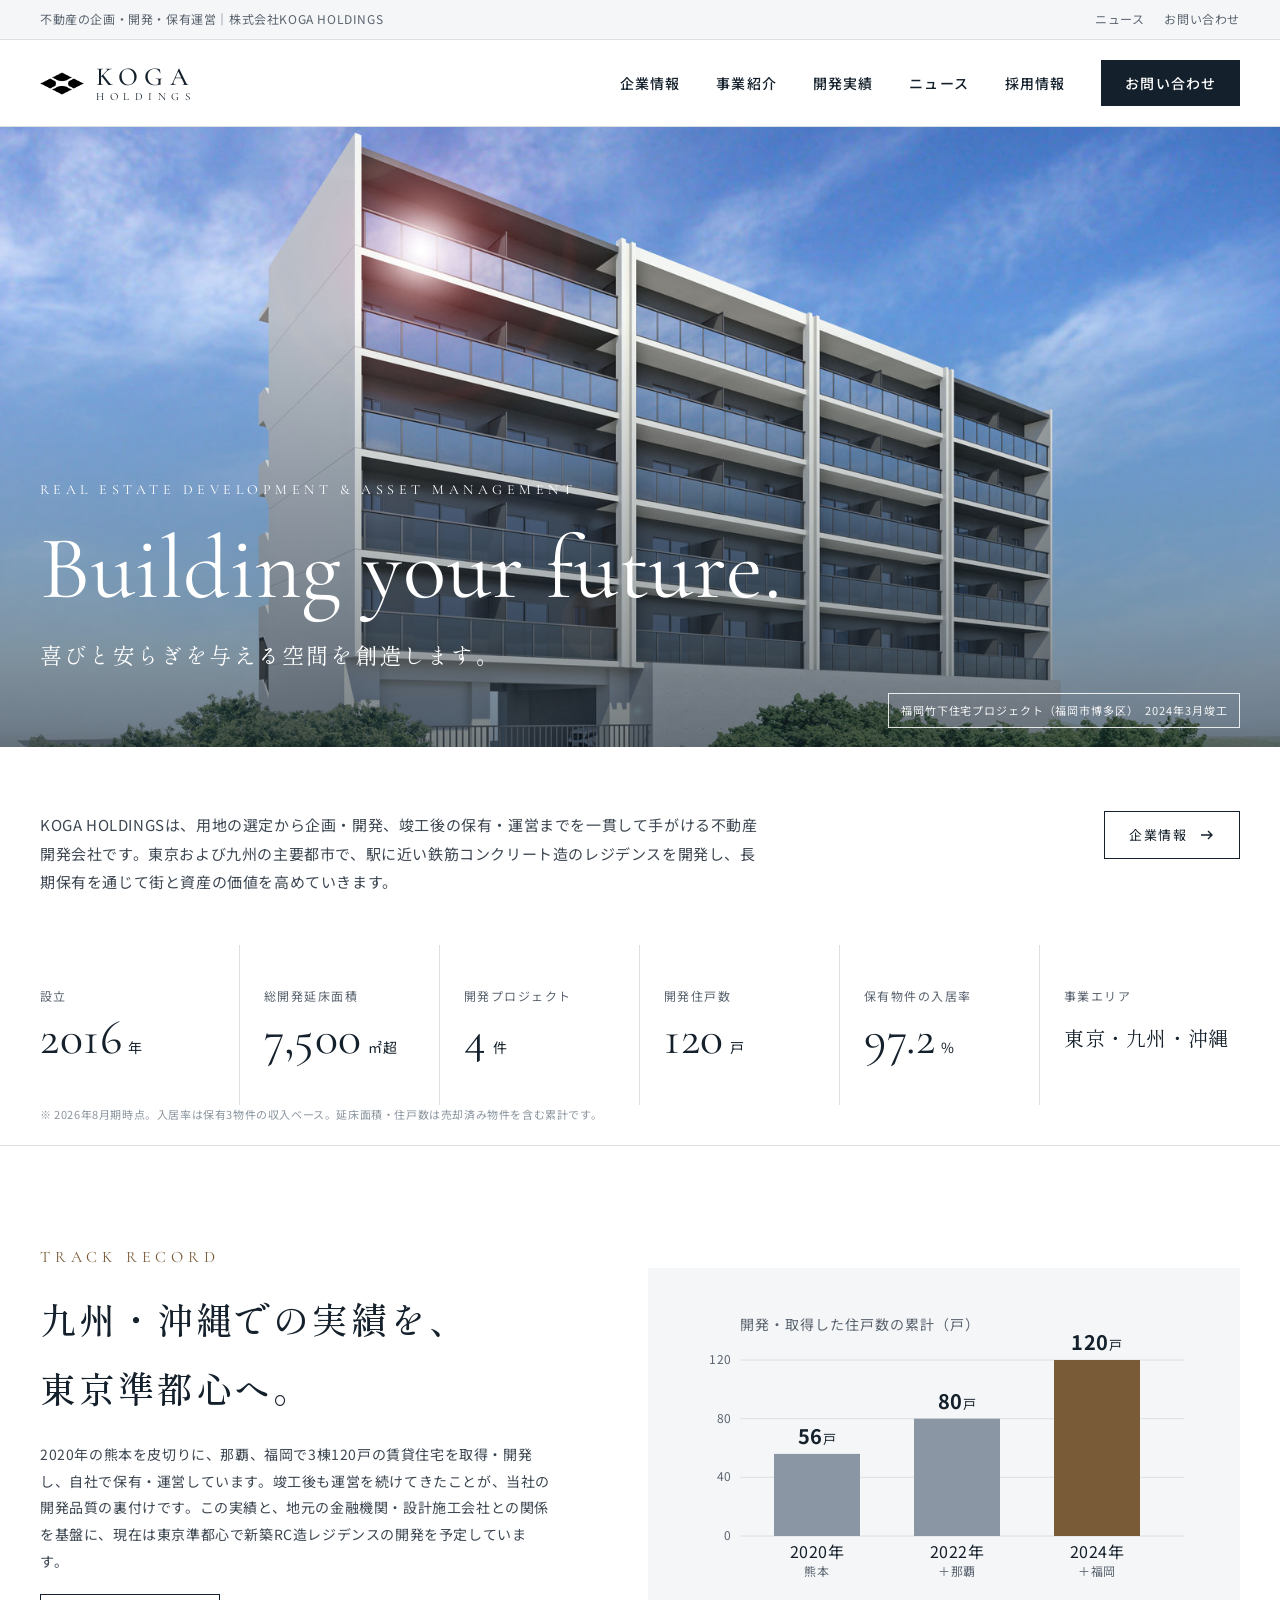
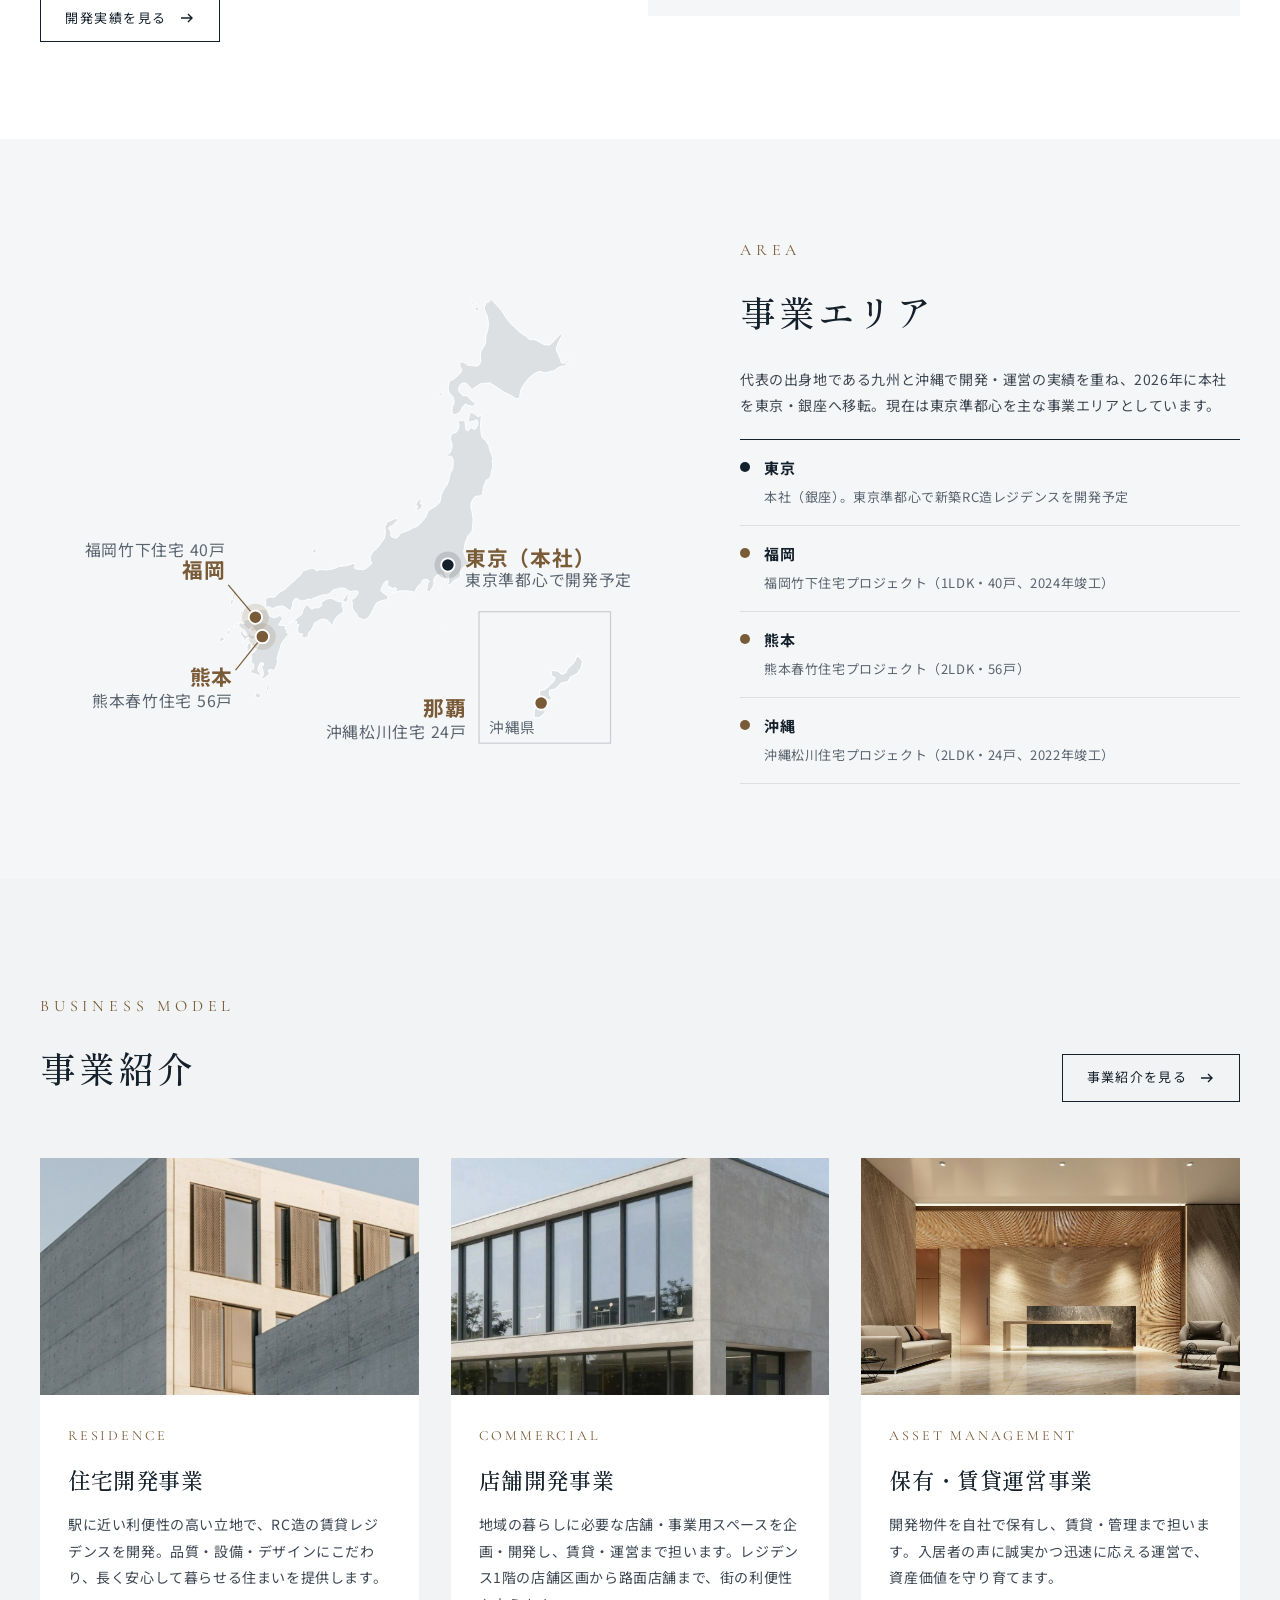
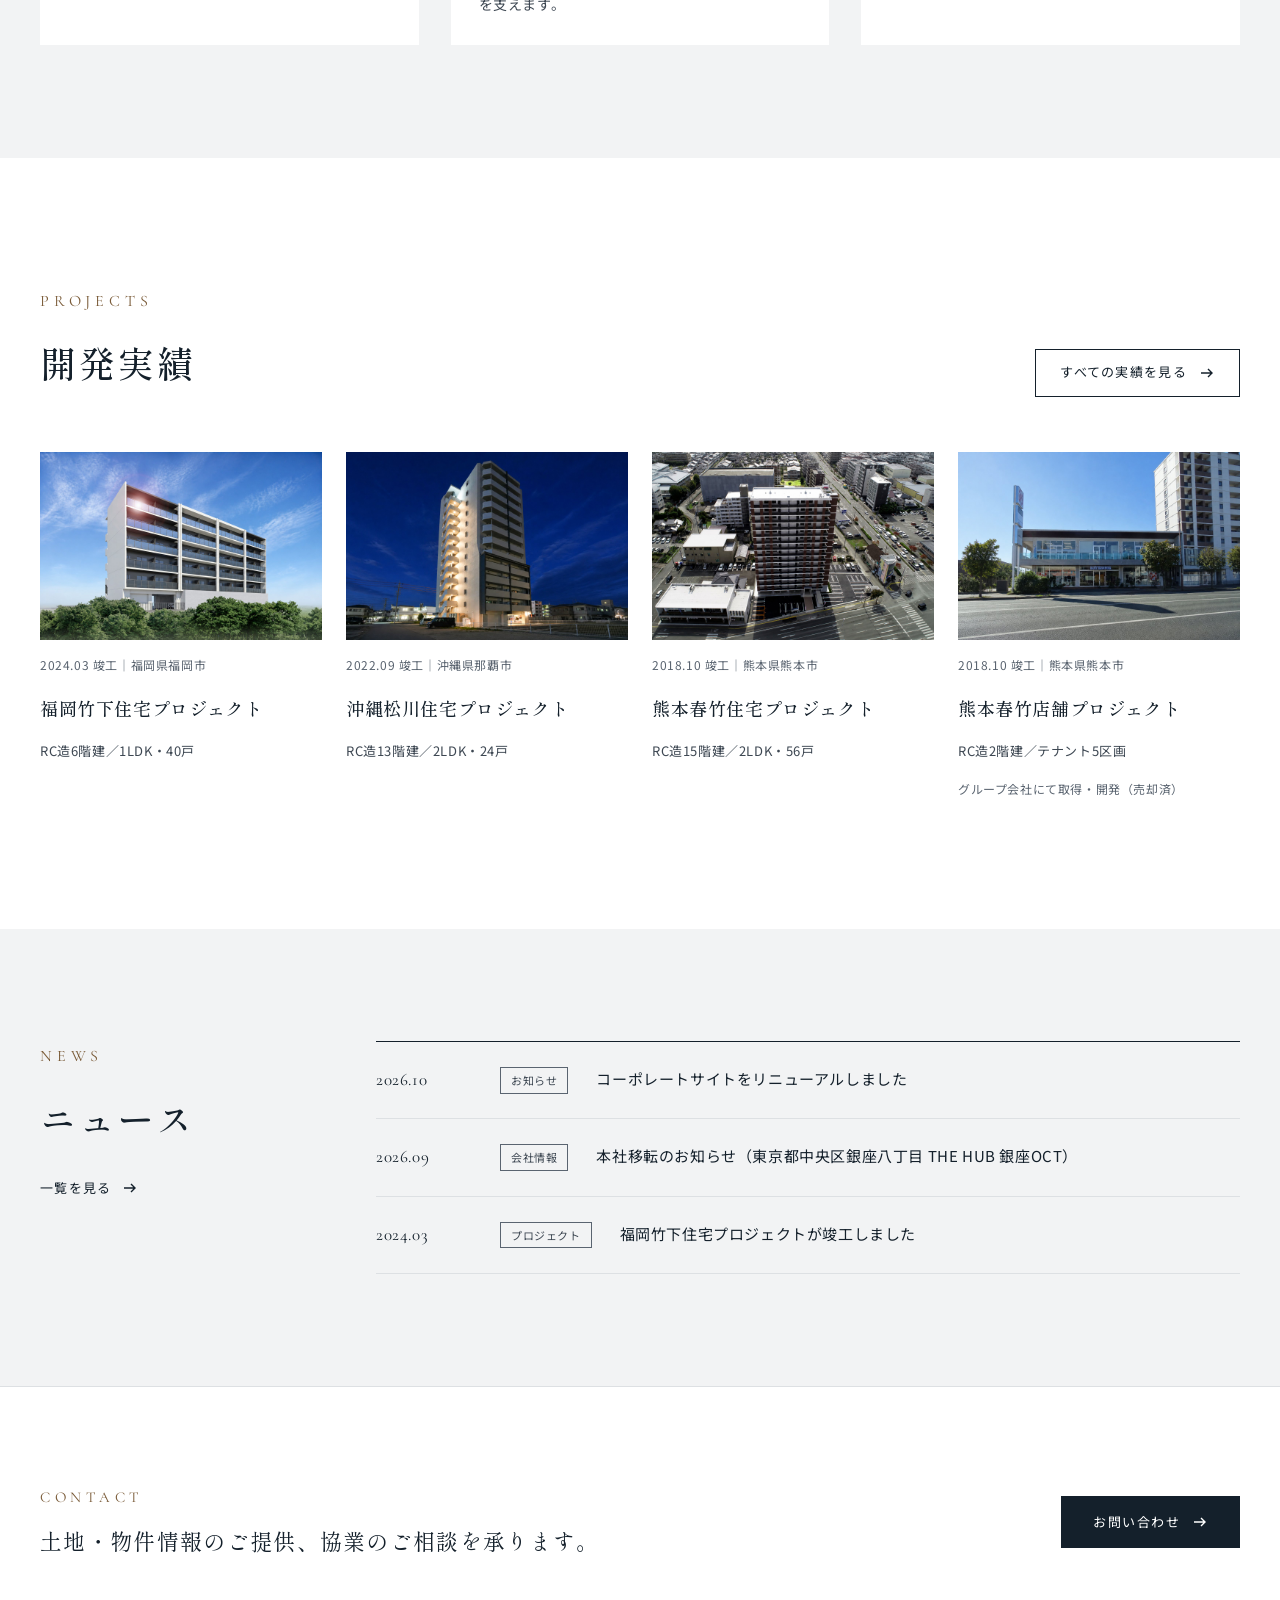
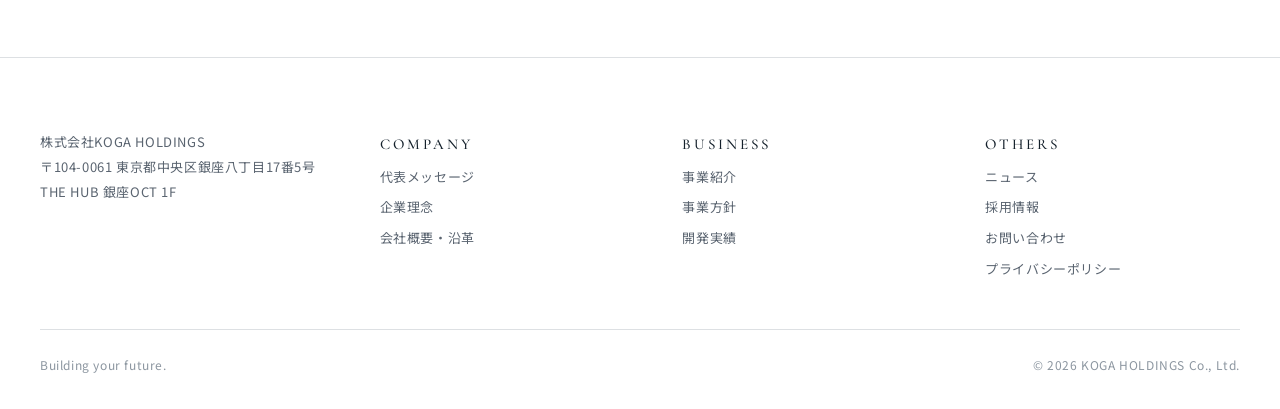
==== index.html @ 316c1cfc "index: メイン写真キャプションをスマホで中央寄せ Co-Authored-By: Claude Fable 5.1 <noreply@anthropic.com> Claude-Session:" ====
<!doctype html>
<html lang="ja">
<head>
<meta charset="utf-8">
<meta name="viewport" content="width=device-width, initial-scale=1">
<title>株式会社KOGA HOLDINGS｜不動産の企画・開発・保有運営</title>
<meta name="description" content="株式会社KOGA HOLDINGSは、用地の選定から企画・開発、竣工後の保有・運営までを一貫して手がける不動産開発会社です。Building your future. 喜びと安らぎを与える空間を創造します。">
<meta property="og:site_name" content="株式会社KOGA HOLDINGS">
<meta property="og:title" content="株式会社KOGA HOLDINGS｜不動産の企画・開発・保有運営">
<meta property="og:description" content="株式会社KOGA HOLDINGSは、用地の選定から企画・開発、竣工後の保有・運営までを一貫して手がける不動産開発会社です。Building your future. 喜びと安らぎを与える空間を創造します。">
<meta property="og:type" content="website">
<meta property="og:image" content="https://www.kogahd.jp/images/takeshita-hero.jpg">
<link rel="icon" href="images/logo.png" type="image/png">
<link rel="preconnect" href="https://fonts.googleapis.com">
<link rel="preconnect" href="https://fonts.gstatic.com" crossorigin>
<link href="https://fonts.googleapis.com/css2?family=Cormorant+Garamond:wght@400;500&family=Shippori+Mincho:wght@500;600&family=Noto+Sans+JP:wght@400;500;700&display=swap" rel="stylesheet">
<link rel="stylesheet" href="style.css">
<script src="site.js"></script>
</head>
<body>
<div style="width: 100%; background: #FFFFFF; color: #14202B; font-family: 'Noto Sans JP', system-ui, sans-serif; font-size: 15px; line-height: 1.9; letter-spacing: 0.04em">
<div class="topbar" style="background: #F5F6F7; color: #5A6470; border-bottom: 1px solid #DDE0E3; font-size: 12px">
<div style="max-width: 1280px; margin: 0 auto; padding: 8px 40px; display: flex; flex-wrap: wrap; justify-content: space-between; gap: 8px 24px">
<span>不動産の企画・開発・保有運営｜株式会社KOGA HOLDINGS</span>
<div style="display: flex; gap: 20px">
<a href="#news" style="color: #5A6470">ニュース</a>
<a href="contact.html" style="color: #5A6470">お問い合わせ</a>
</div>
</div>
</div>
<header style="background: #FFFFFF; border-bottom: 1px solid #DDE0E3">
<div style="max-width: 1280px; margin: 0 auto; padding: 20px 40px; display: flex; flex-wrap: wrap; align-items: center; justify-content: space-between; gap: 16px 40px">
<a href="index.html" style="display: flex; align-items: center; line-height: 1.1">
<img src="images/logo.png" alt="" aria-hidden="true" style="width: 44px; height: 23px; display: block; margin-right: 12px"><span style="display: flex; flex-direction: column">
<span style="font-family: 'Cormorant Garamond', serif; font-size: 26px; letter-spacing: 0.24em; font-weight: 500">KOGA</span>
<span style="font-family: 'Cormorant Garamond', serif; font-size: 11px; letter-spacing: 0.5em">HOLDINGS</span>
</span>
</a>
<button class="nav-toggle" type="button" aria-label="メニューを開く" aria-expanded="false"><span></span><span></span><span></span></button>
<nav class="site-nav" aria-label="メインメニュー" style="display: flex; flex-wrap: wrap; align-items: center; gap: 4px 36px; font-size: 14px; font-weight: 500; letter-spacing: 0.08em">
<a href="company.html" style="padding: 10px 0">企業情報</a>
<a href="business.html" style="padding: 10px 0">事業紹介</a>
<a href="projects.html" style="padding: 10px 0">開発実績</a>
<a href="news.html" style="padding: 10px 0">ニュース</a>
<a href="recruit.html" style="padding: 10px 0">採用情報</a>
<a href="contact.html" style="padding: 10px 24px; background: #14202B; color: #FFFFFF">お問い合わせ</a>
</nav>
</div>
</header>
<section style="position: relative; background: #14202B; min-height: 620px; display: flex; align-items: flex-end; overflow: hidden">
<img src="images/takeshita-hero.jpg" alt="福岡竹下住宅プロジェクト 外観" style="position: absolute; inset: 0; width: 100%; height: 100%; object-fit: cover; display: block">
<div style="position: relative; width: 100%; background: linear-gradient(to top, rgba(20,32,43,0.55), rgba(20,32,43,0))">
<div style="max-width: 1280px; margin: 0 auto; padding: 160px 40px 72px; display: flex; flex-direction: column; gap: 20px; color: #FFFFFF">
<p style="margin: 0; font-family: 'Cormorant Garamond', serif; font-size: 14px; letter-spacing: 0.32em">REAL ESTATE DEVELOPMENT &amp; ASSET MANAGEMENT</p>
<h1 style="margin: 0; font-family: 'Cormorant Garamond', serif; font-weight: 400; font-size: clamp(48px, 7vw, 96px); line-height: 1.0">Building your future.</h1>
<p style="margin: 0; font-family: 'Shippori Mincho', serif; font-size: clamp(16px, 1.8vw, 22px); letter-spacing: 0.1em">喜びと安らぎを与える空間を創造します。</p>
</div>
<p class="hero-cap" style="position: absolute; right: 40px; bottom: 20px; margin: 0; padding: 6px 12px; border: 1px solid rgba(255,255,255,0.85); font-size: 11px; letter-spacing: 0.08em; color: rgba(255,255,255,0.92); white-space: nowrap">福岡竹下住宅プロジェクト（福岡市博多区）　2024年3月竣工</p>
</div>
</section>
<section style="background: #FFFFFF">
<div style="max-width: 1280px; margin: 0 auto; padding: 64px 40px 0; display: flex; flex-wrap: wrap; justify-content: space-between; align-items: flex-start; gap: 24px 48px">
<p style="margin: 0; flex: 999 1 560px; min-width: 0; max-width: 720px; font-size: 15px; color: #3D4752">KOGA HOLDINGSは、用地の選定から企画・開発、竣工後の保有・運営までを一貫して手がける不動産開発会社です。東京および九州の主要都市で、駅に近い鉄筋コンクリート造のレジデンスを開発し、長期保有を通じて街と資産の価値を高めていきます。</p>
<a href="company.html" style="display: inline-flex; align-items: center; gap: 12px; min-height: 48px; padding: 0 24px; border: 1px solid #14202B; font-size: 13px; letter-spacing: 0.12em">企業情報
<svg aria-hidden="true" width="16" height="16" viewBox="0 0 16 16" fill="none" stroke="currentColor" stroke-width="1.4"><path d="M2 8h11M9 4l4 4-4 4"></path></svg></a>
</div>
</section>
<section style="background: #FFFFFF; border-bottom: 1px solid #DDE0E3; margin-top: 48px">
<div class="kpi" style="max-width: 1280px; margin: 0 auto; padding: 0 40px; display: grid; grid-template-columns: repeat(auto-fit, minmax(200px, 1fr))">
<div style="padding: 40px 24px 40px 0; border-right: 1px solid #DDE0E3; display: flex; flex-direction: column; gap: 4px">
<span style="font-size: 12px; color: #5A6470; letter-spacing: 0.12em">設立</span>
<span style="font-family: 'Cormorant Garamond', serif; font-size: 48px; line-height: 1.1">2016<span style="font-family: 'Noto Sans JP', sans-serif; font-size: 14px; margin-left: 6px">年</span></span>
</div>
<div style="padding: 40px 24px; border-right: 1px solid #DDE0E3; display: flex; flex-direction: column; gap: 4px">
<span style="font-size: 12px; color: #5A6470; letter-spacing: 0.12em">総開発延床面積</span>
<span style="font-family: 'Cormorant Garamond', serif; font-size: 48px; line-height: 1.1">7,500<span style="font-family: 'Noto Sans JP', sans-serif; font-size: 14px; margin-left: 6px">㎡超</span></span>
</div>
<div style="padding: 40px 24px; border-right: 1px solid #DDE0E3; display: flex; flex-direction: column; gap: 4px">
<span style="font-size: 12px; color: #5A6470; letter-spacing: 0.12em">開発プロジェクト</span>
<span style="font-family: 'Cormorant Garamond', serif; font-size: 48px; line-height: 1.1">4<span style="font-family: 'Noto Sans JP', sans-serif; font-size: 14px; margin-left: 6px">件</span></span>
</div>
<div style="padding: 40px 24px; border-right: 1px solid #DDE0E3; display: flex; flex-direction: column; gap: 4px">
<span style="font-size: 12px; color: #5A6470; letter-spacing: 0.12em">開発住戸数</span>
<span style="font-family: 'Cormorant Garamond', serif; font-size: 48px; line-height: 1.1">120<span style="font-family: 'Noto Sans JP', sans-serif; font-size: 14px; margin-left: 6px">戸</span></span>
</div>
<div style="padding: 40px 24px; border-right: 1px solid #DDE0E3; display: flex; flex-direction: column; gap: 4px">
<span style="font-size: 12px; color: #5A6470; letter-spacing: 0.12em">保有物件の入居率</span>
<span style="font-family: 'Cormorant Garamond', serif; font-size: 48px; line-height: 1.1">97.2<span style="font-family: 'Noto Sans JP', sans-serif; font-size: 14px; margin-left: 6px">%</span></span>
</div>
<div style="padding: 40px 24px; display: flex; flex-direction: column; gap: 4px">
<span style="font-size: 12px; color: #5A6470; letter-spacing: 0.12em">事業エリア</span>
<span style="font-family: 'Shippori Mincho', serif; font-size: 20px; line-height: 2.6; white-space: nowrap">東京・九州・沖縄</span>
</div>
</div>
<p style="max-width: 1280px; margin: 0 auto; padding: 0 40px 20px; font-size: 11px; color: #8C96A0">※ 2026年8月期時点。入居率は保有3物件の収入ベース。延床面積・住戸数は売却済み物件を含む累計です。</p>
</section>
<section class="sec-tight" style="padding: 96px 40px; background: #FFFFFF">
<div style="max-width: 1200px; margin: 0 auto; display: flex; flex-wrap: wrap; gap: 48px 96px; align-items: center">
<div style="flex: 1 1 320px; min-width: 0; display: flex; flex-direction: column; gap: 20px">
<div>
<p style="margin: 0 0 12px; font-family: 'Cormorant Garamond', serif; font-size: 16px; letter-spacing: 0.3em; color: #7A5B38">TRACK RECORD</p>
<h2 style="margin: 0; font-family: 'Shippori Mincho', serif; font-weight: 500; font-size: clamp(26px, 3vw, 36px); letter-spacing: 0.08em">九州・沖縄での実績を、<br>東京準都心へ。</h2>
</div>
<p style="margin: 0; font-size: 14px; color: #3D4752">2020年の熊本を皮切りに、那覇、福岡で3棟120戸の賃貸住宅を取得・開発し、自社で保有・運営しています。竣工後も運営を続けてきたことが、当社の開発品質の裏付けです。この実績と、地元の金融機関・設計施工会社との関係を基盤に、現在は東京準都心で新築RC造レジデンスの開発を予定しています。</p>
<a href="projects.html" style="align-self: flex-start; display: inline-flex; align-items: center; gap: 12px; min-height: 48px; padding: 0 24px; border: 1px solid #14202B; font-size: 13px; letter-spacing: 0.12em">開発実績を見る
<svg aria-hidden="true" width="16" height="16" viewBox="0 0 16 16" fill="none" stroke="currentColor" stroke-width="1.4"><path d="M2 8h11M9 4l4 4-4 4"></path></svg></a>
</div>
<div style="flex: 1 1 400px; min-width: 0; background: #F5F6F7; padding: 32px 24px 16px">
<svg viewBox="0 0 520 300" role="img" aria-label="開発・取得した住戸数の累計。2020年56戸、2022年80戸、2024年120戸" style="width: 100%; max-width: 520px; height: auto; display: block; margin: 0 auto; font-family: 'Noto Sans JP', system-ui, sans-serif">
<line x1="56" x2="500" y1="236.0" y2="236.0" stroke="#DDE0E3" stroke-width="1"/>
<text x="48" y="240.0" text-anchor="end" font-size="12" fill="#5A6470">0</text>
<line x1="56" x2="500" y1="177.3" y2="177.3" stroke="#DDE0E3" stroke-width="1"/>
<text x="48" y="181.3" text-anchor="end" font-size="12" fill="#5A6470">40</text>
<line x1="56" x2="500" y1="118.7" y2="118.7" stroke="#DDE0E3" stroke-width="1"/>
<text x="48" y="122.7" text-anchor="end" font-size="12" fill="#5A6470">80</text>
<line x1="56" x2="500" y1="60.0" y2="60.0" stroke="#DDE0E3" stroke-width="1"/>
<text x="48" y="64.0" text-anchor="end" font-size="12" fill="#5A6470">120</text>
<rect x="90" y="153.9" width="86" height="82.1" fill="#8A96A3"/>
<text x="133.0" y="143.9" text-anchor="middle" font-size="20" font-weight="700" fill="#14202B">56<tspan font-size="13" font-weight="400">戸</tspan></text>
<text x="133.0" y="258" text-anchor="middle" font-size="16" fill="#14202B">2020年</text>
<text x="133.0" y="276" text-anchor="middle" font-size="12" fill="#5A6470">熊本</text>
<rect x="230" y="118.7" width="86" height="117.3" fill="#8A96A3"/>
<text x="273.0" y="108.7" text-anchor="middle" font-size="20" font-weight="700" fill="#14202B">80<tspan font-size="13" font-weight="400">戸</tspan></text>
<text x="273.0" y="258" text-anchor="middle" font-size="16" fill="#14202B">2022年</text>
<text x="273.0" y="276" text-anchor="middle" font-size="12" fill="#5A6470">＋那覇</text>
<rect x="370" y="60.0" width="86" height="176.0" fill="#7A5B38"/>
<text x="413.0" y="50.0" text-anchor="middle" font-size="20" font-weight="700" fill="#14202B">120<tspan font-size="13" font-weight="400">戸</tspan></text>
<text x="413.0" y="258" text-anchor="middle" font-size="16" fill="#14202B">2024年</text>
<text x="413.0" y="276" text-anchor="middle" font-size="12" fill="#5A6470">＋福岡</text>
<text x="56" y="30" font-size="14" fill="#5A6470" letter-spacing="1">開発・取得した住戸数の累計（戸）</text>
</svg>
</div>
</div>
</section>
<section class="sec-tight" style="padding: 96px 40px; background: #F5F6F7">
<div style="max-width: 1200px; margin: 0 auto; display: flex; flex-wrap: wrap; gap: 40px 80px; align-items: center">
<div style="flex: 1 1 440px; min-width: 0">
<svg class="jp-map" viewBox="0 0 460 400" role="img" aria-label="事業エリアの地図。東京（本社）、福岡、熊本、沖縄・那覇に拠点" style="width: 100%; max-width: 560px; height: auto; display: block; margin: 0 auto">
<g transform="translate(120,0)"><path d="M82.2,234.9L81.5,235.7L80,235.4L79.2,234.3L79.5,233L81,232.1L82.4,234ZM165.9,200.8L164.3,200.9L163.9,200.7L164.8,200.1L164.9,199.3L165.5,197.7L165.5,197.2L164.2,197.1L164.3,195.4L165.3,193.6L167.9,190.8L168.5,190.3L168.7,191.5L167.9,194.4L167.7,195.4L169.8,195.6L168.4,199.1ZM108.5,274.4L106.7,276.1L105.1,276L104.3,275.2L104.1,274.3L105.6,272.7L106.8,270.6L108,269.7L109,269.1L109.7,269.2L108.1,272.1ZM36,354.5L34.1,354.9L33,354.4L32.1,352L33.9,350.5L36.4,352L36.9,352.4ZM41.7,351.9L40.2,352.1L40.2,350.9L41.3,348.4L41.5,346.5L42.5,344.1L43,343.6L43.4,343.4L43.8,344.2L43.3,347L42.2,349.3ZM26.9,315.8L25.6,316.5L25.4,315.8L24.9,315.5L25.8,314.5L25.8,314.1L25.2,313.5L25.9,311L25.7,310L28.4,309.5L28.9,310.6L28.9,313.6ZM13.4,277.7L12.3,278.5L11.8,277.3L12.3,273.7L14.4,274.4L14.4,275.5ZM15.2,273L14.9,274L13.7,273.3L13.2,272.7L14.3,269.6L14.1,268.4L14.2,267.8L16.3,266.2L16.7,266.5L16.8,267L16.6,267.7L16.8,269.2L15.1,271.7ZM3.1,304.7L3.7,305.2L4.7,304.9L5.5,304.9L6,305.1L6.7,306.5L6.9,307.4L5.7,307.5L5.2,307.6L4.5,308.7L3.6,308.3L2.9,307.8L2.8,307.2ZM31.9,311.9L30.5,312L29.8,311.8L29.6,311.1L31.7,309.9L33.3,310.1L32.6,311.2ZM211.8,31.6L211.1,33.2L210.3,30.9L210.1,28.5L210.6,28.5L211.5,28.9L211.7,30ZM215.5,36.7L214.4,36.9L213,35.9L212.8,34.7L213.8,33.7L214.8,34.1L215.8,35.3L216.1,36ZM185,107.3L184.6,107.4L184.2,107.2L183.9,105.6L184.2,104.6L185.3,104L186.3,103.8L185.4,107ZM98.7,270.4L98.4,270.8L98.1,270.7L97,271.6L96.8,270.7L96,270.1L95.9,269.7L98.3,269.3L99.1,269.6ZM184.6,265.4L184.4,266.4L183.5,266.2L183.1,265.5L183.1,264.4L184.1,264.4ZM10,303.6L9.6,303.8L9.1,302L8.7,301.4L9.3,301L10.6,297.7L10.8,299L11.3,300.3L11.8,300.5L11.3,301.5L10.6,301.8ZM17,295.9L15.8,296.9L14.9,296.9L15.7,295.7L15.8,295.2L16.5,293.7L17.8,293.2L18.3,293.1L17.3,294.7ZM22.1,285.3L20.9,286.2L20.1,285.5L20.5,283.7L20.8,283.1L21.8,283.7ZM68.9,277.9L68.4,278.7L66.9,278.5L67.5,277.7L68,276.9L68.3,276.7L68.6,277.6ZM63.7,281.3L64.5,282.1L66.4,281.8L66.6,282L66.1,282.6L65.2,283.3L63.7,282.8L62.7,282.8L62.6,281.7L62.7,281.3ZM20.8,327.1L20.3,327.5L20.6,325.9L22,324.6L22.1,325.4ZM258,60.4L260.1,60.5L261.1,60.5L262.7,60.8L269.1,64.4L271,64.8L273,64.8L274.4,64.6L275.6,63.6L279.5,59.3L283.6,55.3L284.1,55.5L284.1,56.6L283.8,57.8L281.9,61.4L279.9,66.2L279.5,68.6L280.2,71L281.4,73L282.4,75.7L283.6,79.4L285.2,79.8L286,79.9L287.6,78.8L289.1,77.4L290.5,77.2L291.8,77.5L290,78.4L288.3,79.6L286.8,81.9L286.3,82.3L284.6,82.2L283.6,82.3L281.7,83.2L279.9,84.3L278.3,85.6L276.5,86.3L274.6,86.5L271.6,87.6L269.7,87.6L266.1,86.7L264.3,87L260.5,89.1L257,92.1L254,95.6L251.4,99.7L250.4,101.8L249.8,104.2L249.7,105.8L249.4,107.2L248.9,108.3L248.2,109.2L246,108.7L242.6,106.5L235.9,103.3L228.8,98.4L224.8,96L217.4,96.7L210.3,101.4L209.7,101L207,97.8L205.7,96.5L204.1,96.2L202.9,96.2L201.8,96.5L200.2,98.1L199.6,99.3L199.2,100.6L199.1,101.6L199.2,102.5L200.8,104.6L202.6,106.2L203.4,106.5L205.2,106.4L206.1,106.5L209,109.7L212.4,112.6L213.1,113.6L211.9,114.6L210.6,115.1L209,115L207.5,114.6L204.8,113.3L203.7,114.4L202,116.6L201,118.9L200.2,120L198.3,121.4L196.2,122.2L195.2,121.9L194.3,121L193.9,120L193.7,118.7L194.1,116L195.1,113.6L195.5,111.1L194.7,107.6L194.2,106.9L192,104.8L190.9,102.9L190.7,100.4L190.8,99L191.4,96L191.9,94.4L192.9,93.9L194,93.6L195.7,92.5L197.5,91.1L199.2,89.4L201,87.4L201.9,85.2L200.4,82.5L200.1,80.9L200.3,79.4L201.9,78.6L203.5,79.2L206.9,81.4L207.5,81.6L209.8,81.7L212.9,82.2L214.7,82.1L215.5,81.8L216.9,79.9L217.5,77.6L217.2,74.5L217.2,71.5L218.1,69.1L220.7,65L221.4,62.7L221.6,57L222.6,54.5L223.3,51.8L223.7,46.3L222.7,41L221.6,38.4L220.4,35.9L220.5,33.5L221.5,31.3L221.5,30.6L221.8,30L223.6,29.6L224.5,29.1L225.3,28L226.3,27.4L227,28L227.6,29.1L230.2,31.8L234.4,36.6L239.2,43.9L242.2,47.4L245.4,50.6L249,53.9L252.8,56.7L255.2,58L256.9,60.1ZM45.3,288.3L47.6,288.9L48.5,288.9L49.4,288.6L50.8,287.8L52.2,287.2L53.2,287.6L54,288.3L54.5,289.2L54.3,290.3L52.7,292.5L51.4,294.9L54.4,295.3L57.4,295.3L56.7,296.8L56.7,298L57.6,298.6L58.3,299.4L58.1,300.2L57.7,300.9L59.3,302L59.2,302.7L58.8,303.5L54.7,308.5L53.4,311.1L52.7,313.9L51.9,315.9L51.3,318L50.8,320.3L50.1,322.6L50.4,324.7L50.1,326.9L48.1,332.1L46.5,332L44.7,331.4L43.6,331.5L43,332.6L44,335L40.7,337.9L37.1,339.8L37,338.9L37.4,338.2L37.9,337.7L38.3,337L38.9,334.8L38.5,332.5L37.5,329.7L37.4,328.7L38.1,328.3L38.7,328.2L38.9,327.8L39,326.9L38.6,326.1L37.6,325.9L36.5,325.9L35.9,327L34.9,329L34.4,331L34.6,332.1L35,333.1L36.4,334.8L36,335.8L35.5,336.5L30.8,334.8L29.8,334.7L28.9,334.3L28,332L30,331.5L30.5,331.2L30.7,330.4L31,328.2L30.1,326.3L29.3,325.7L28.7,324.9L29.1,323.3L28.9,321.3L28.8,318.5L29.2,318L30.9,317.5L32.2,316L33.3,314.3L35,311.3L36.3,308L35,307.8L33.9,307.3L35.1,305.7L34.7,303.8L33,301.4L31.9,298.5L30.4,297.3L29.5,296.8L28.5,297.5L27.6,298.3L28.4,300.1L28.4,301.7L28.5,303.4L29.3,303.4L30.3,303.1L31,303.3L31.5,304.2L31.6,305.3L31.3,306.4L30.6,306.9L29.6,306.8L28.8,306.3L28.1,305.4L26.4,305L24.7,305.9L23,308L21.7,309L22.3,307.5L22.6,305.9L22,304.8L20.3,302.9L20,301.8L19.8,300.5L20.1,299.2L21.8,300.7L22.7,302.5L23.9,303.3L25.4,303.4L24.3,300.6L23.8,299.9L22.1,298.7L19.9,296.7L18.5,295.6L19,293.5L19.8,293.1L20.6,293.2L22.9,293.9L23.2,292.8L22.8,292.3L22.6,291.6L24.2,290.7L26.7,289.9L27.3,289.5L27.8,288.7L28.4,288.4L30.2,288.4L31.7,287.6L32.9,285.6L33.2,284.5L33.7,283.6L36.8,281.9L37.6,281.7L39.6,281.9L41.6,282.8L42.5,284.7L43.3,286.9ZM98.9,275L101.2,275.8L103.5,275.6L103.5,279.3L103.8,280.6L104.5,281.7L104.2,283.3L105.3,283.9L102.1,285.7L99.2,288.2L97.9,289.8L96.9,291.6L96.2,293.4L95.9,295.4L94.9,294.6L92.1,291.4L90.4,290.5L87.5,290L86.6,290.1L80.8,293.2L80,295.4L78.4,298.7L77.7,299.8L76.9,300.1L76.3,300.7L75.6,303.5L73.8,305.3L72.7,305.4L70.8,304.9L70,305.1L71.1,302.3L69.3,302L67.5,302.1L67.5,300.2L66.4,299.2L67.2,297.8L67.2,296.8L67.7,296.1L67.9,295.3L67.8,294.5L66.7,294.3L66,293.7L66.1,291.7L65.5,291.7L63.9,292L60.6,293.5L59.7,293.5L61.1,292.5L64,291L65.3,290.1L68.2,287.7L70,286.5L70.9,284.5L71.2,283.2L71.8,282.1L72.4,280.4L73.3,279.8L74.9,278.3L75.8,278.4L76.9,280.3L78.3,281.7L79.2,281.6L81.1,280.8L81.9,280.7L84,280.8L85.8,279.9L86.6,278.8L86.8,277.5L86.1,275.3L87,275.5L87.9,275.4L89.9,274L91.9,273.2L94.1,272.9L96.5,273.7ZM214.4,123.3L215,123.7L218.2,122.6L217.6,126L217.3,129.5L217.5,135.2L217.8,137.8L218.3,140.3L219.6,142L221.4,143.3L223.9,147.3L225.3,152.3L226.3,154.7L227,157.2L227.2,158.3L227.2,159.5L227,161L227.3,162.3L227,166.2L225.8,170.8L225.7,173.1L224.7,173.6L224.1,174.7L223.6,175.2L223,175.5L222.2,175.7L221.6,176.1L221.4,177.3L221,178.5L220.3,179.5L219.8,180.7L219.3,183.5L219.1,186.4L218.4,188.4L216.7,188.9L214.8,188.9L212.4,189.8L211.8,190.3L209.9,193.8L209.3,195.9L209.3,198.1L209.9,200.8L210.6,203.5L211.2,208.4L210.6,215.8L210,218.2L208.8,219.8L207.8,220.5L207,221.4L206,223.8L204.3,228.6L204.1,229.9L204.1,231.1L203.7,232.7L203.4,234.3L203.7,236.2L204.2,237.9L206.5,242.4L207.4,243.7L208.4,244.9L204.5,246.2L203.8,246.8L201.4,249.3L200.7,251.7L200.8,254.3L200.3,255.3L199.7,256.1L199,256.6L196.4,257.8L194.7,259L193.1,260.9L192.4,261.9L191.1,261.6L190.3,260.7L191.1,259.6L190.9,258.3L191.2,255L190.8,253.7L192.2,252.7L192.8,251.1L194.2,249.8L195.2,248.7L195.4,247.8L194.5,246.7L193.5,246L192.2,246L190.9,246.2L190.2,247.2L189.9,248.5L189.9,249.1L189.8,249.6L187.9,251.4L188.1,253.2L188.7,254.2L189.4,254.6L189.2,255.2L188.3,256.7L187.6,256.9L186.4,254.8L184.9,253.7L183,253.7L181.1,254.1L179.6,255.5L179.1,256.6L178.8,257.8L179,260.7L178.3,263.1L177.2,265.2L176.6,266L175.2,267.4L174.2,267.6L173.4,267L172.9,266L173.6,262.4L173.6,260.3L175.3,259.3L173.9,257.8L172.2,257.3L169.8,258L169.1,258.9L168.7,260.1L167.4,261.6L165.9,262.9L164.4,265.3L163.3,268.1L159.8,267.2L157.8,267L155.9,267L152.4,266.7L148.6,267.3L144.3,268.3L144.6,267.6L148.1,265.9L148.3,265.4L147.9,264.5L147,264.4L144.9,264.8L143.8,264.6L143.4,263.6L142.6,263.2L142.2,263.6L142.3,265.5L141.8,265.8L141.1,265.3L141.4,263.8L140.9,261.6L140.8,260.2L141.5,259.1L140.8,258.6L140,258.8L138.9,259.3L138.1,260.1L136.1,264.1L135.4,266.4L136.8,268.2L140.6,270.8L141.2,271.4L141.3,272.5L140.8,273.6L139.8,274.1L135.6,275L132,276.6L130.9,278.3L127.7,284.7L125.1,289.1L121.3,290.6L117.3,289.2L116.3,287.7L115.4,285.8L113.9,284.2L112.6,282.3L111.8,280.1L111.9,276.5L111.3,274.4L111.9,273.8L114.1,272.5L114.8,271.7L116.1,270L116.6,269.1L116.7,267.6L115.6,266.9L113,266.9L110.4,267.4L108.5,266.7L106,265L105.3,264.6L102.7,264.5L100.8,264.8L98.9,265.5L97,265.7L96.3,266L94.1,268.1L92.3,269.5L90.7,270.1L87.4,270.3L85.7,270.7L84,271.5L83.5,271.4L81.7,272.4L79.5,273.2L78.4,274.1L76.3,273.5L72.2,275L70.2,275.2L68.2,274.4L66.3,273L64.5,273.6L63.2,275.6L62.6,279.6L61.9,281.3L61.6,283.5L60.7,283.1L55.2,279.3L54.8,279.2L50.4,279.8L49.2,280.1L47.8,280.9L46.3,281.3L44.9,280.7L43.6,279.8L42.3,280.1L41,280.7L40.5,274.9L40.7,274.1L41.6,273.1L42.4,272.2L44.6,271.9L46.8,272.2L48.3,271.8L49.6,270.7L51,269L52.6,267.7L54.7,266.6L56.8,265.4L58.6,263.7L60.3,261.9L61.9,260.5L63.6,259.3L66.2,256.6L69.6,253.5L70.9,251.2L71.7,250.5L74.7,249.3L78.6,248.3L80.5,248.4L82.3,250.4L83.4,250.1L84.3,249.6L86.4,249.3L88.4,249.6L90.5,249.6L92.5,249.4L96.4,248.7L98.5,247.9L100.5,246.9L107.6,246.1L112.6,244.4L113.3,244.5L114.1,244.9L114.2,246.2L113.6,247.6L114.2,248.5L115.1,249L119.7,249.2L121.1,249.4L123,248.5L124.8,247.3L126.7,245.7L128,244L126.8,241.8L126.6,239.4L127.6,236.7L129.1,234.5L130.9,233.1L132.5,231.6L135.8,227.2L138.2,223.7L139.1,219.3L138.6,214.1L140.6,210.2L142.6,209.5L146.6,207.7L148.7,207.2L149,208L148.9,209L145.8,212.3L144,213.6L143,214L142,214.6L141.6,215.7L143.2,217.7L143.6,219.1L143.5,220.4L143.5,221.7L145.4,223L147.4,223.4L148.3,223.4L149,223L151.4,219.8L151.9,219.3L158.6,216.9L161.9,215L163.8,214.6L165.5,213.6L169.3,209.9L170.7,208.3L172,206.4L173.1,204.2L173.9,201.8L175,200.4L181.1,196.8L183,194.9L183.7,194L184.4,191.3L184.9,188.5L185.7,186.3L186.6,184.2L188,182.1L189.5,180.1L190.4,178.1L191.7,173.3L192.3,170.6L192.7,169.6L193.4,168.8L193.9,167.8L194.3,166.6L194.5,165.5L194.8,162L194.6,159.2L193.7,156.9L192.8,156.3L191.9,156.2L190.5,156.4L189.4,155.5L189.6,154.7L190.8,154.5L191.6,154L192.2,153.2L193.2,150.7L193.9,148L194,146.8L193.1,144.6L192.5,142L192.5,140.5L193.2,138.9L194.2,137.6L195.2,137.2L196.2,137.1L197.1,136.6L198,135.9L198.4,135.1L199.2,132.8L199.5,131.5L199.1,128L199.5,127.1L200.2,126.5L201.2,126.9L202.1,127L203.2,126.9L204.3,127.3L204.5,128.1L205.2,134L205.5,134.8L206.3,135.4L207.2,135.3L208,134.4L208.4,133.2L209.5,132.9L212.6,134.3L213.6,133.3L214.3,131.9L215,129.3L214.7,127L213.9,126.2L213.2,126.4L212.5,127L211.7,127.3L207.2,128.5L207.2,126L208.2,122.1L208.7,120.9L209.5,120.3L211.4,121L212.3,121.4ZM191.1,299.3L190.8,299.5L190,298.8L189.9,298.2L190,297.9L190.5,297.8L191.6,298.5Z" fill="#DDE0E3" stroke="#FFFFFF" stroke-width="0.8" stroke-linejoin="round"/></g>
<line x1="152.3" y1="288.5" x2="130" y2="262" stroke="#7A5B38" stroke-width="1"/>
<line x1="158" y1="304.4" x2="136" y2="332" stroke="#7A5B38" stroke-width="1"/>
<circle cx="152.3" cy="288.5" r="11" fill="#7A5B38" opacity="0.15"/><circle cx="152.3" cy="288.5" r="5.5" fill="#7A5B38" stroke="#FFFFFF" stroke-width="1.5"/><text x="128" y="256" text-anchor="end" font-size="17" font-weight="700" fill="#7A5B38" font-family="'Noto Sans JP', system-ui, sans-serif">福岡</text><text x="128" y="238" text-anchor="end" font-size="13" fill="#5A6470" font-family="'Noto Sans JP', system-ui, sans-serif">福岡竹下住宅 40戸</text>
<circle cx="158" cy="304.4" r="11" fill="#7A5B38" opacity="0.15"/><circle cx="158" cy="304.4" r="5.5" fill="#7A5B38" stroke="#FFFFFF" stroke-width="1.5"/><text x="134" y="344" text-anchor="end" font-size="17" font-weight="700" fill="#7A5B38" font-family="'Noto Sans JP', system-ui, sans-serif">熊本</text><text x="134" y="362" text-anchor="end" font-size="13" fill="#5A6470" font-family="'Noto Sans JP', system-ui, sans-serif">熊本春竹住宅 56戸</text>
<circle cx="310.4" cy="245.6" r="11" fill="#14202B" opacity="0.15"/><circle cx="310.4" cy="245.6" r="5.5" fill="#14202B" stroke="#FFFFFF" stroke-width="1.5"/><text x="324.4" y="246.6" text-anchor="start" font-size="17" font-weight="700" fill="#7A5B38" font-family="'Noto Sans JP', system-ui, sans-serif">東京（本社）</text><text x="324.4" y="262.6" text-anchor="start" font-size="13" fill="#5A6470" font-family="'Noto Sans JP', system-ui, sans-serif">東京準都心で開発予定</text>
<g transform="translate(336,284)">
<rect x="0" y="0" width="108" height="108" fill="none" stroke="#C9CDD1" stroke-width="1"/>
<g transform="scale(0.72)"><path d="M112.3,70.3L104.4,74.6L101.5,79.5L94.2,81.2L87.2,88.1L80.5,89.5L80.5,95L83.4,99.8L79,100.7L74.1,106.4L73.8,110.6L75.5,114L75.2,115.8L69.4,120.6L63,120.9L62.7,115.5L63.3,111.5L69.1,101.6L69.1,90.2L74.7,88.9L76.7,87.3L85.2,79.2L86.9,75.7L82.3,72.4L82.5,68.5L83.7,66.7L90.7,68L93.6,71L95.1,71.3L99.2,69.1L100.9,65.1L108.8,57.3L112,49.5L118.2,56L116.4,64.2Z" fill="#DDE0E3" stroke="#FFFFFF" stroke-width="1.2" stroke-linejoin="round"/></g>
<circle cx="51" cy="75" r="5.5" fill="#7A5B38" stroke="#FFFFFF" stroke-width="1.5"/>
<text x="8" y="100" font-size="12" fill="#5A6470" font-family="'Noto Sans JP', system-ui, sans-serif">沖縄県</text>
</g>
<text x="326" y="370" text-anchor="end" font-size="17" font-weight="700" fill="#7A5B38" font-family="'Noto Sans JP', system-ui, sans-serif">那覇</text>
<text x="326" y="388" text-anchor="end" font-size="13" fill="#5A6470" font-family="'Noto Sans JP', system-ui, sans-serif">沖縄松川住宅 24戸</text>
</svg>
</div>
<div style="flex: 1 1 320px; min-width: 0; display: flex; flex-direction: column; gap: 20px">
<div>
<p style="margin: 0 0 12px; font-family: 'Cormorant Garamond', serif; font-size: 16px; letter-spacing: 0.3em; color: #7A5B38">AREA</p>
<h2 style="margin: 0; font-family: 'Shippori Mincho', serif; font-weight: 500; font-size: clamp(26px, 3vw, 36px); letter-spacing: 0.08em">事業エリア</h2>
</div>
<p style="margin: 0; font-size: 14px; color: #3D4752">代表の出身地である九州と沖縄で開発・運営の実績を重ね、2026年に本社を東京・銀座へ移転。現在は東京準都心を主な事業エリアとしています。</p>
<ul style="margin: 0; padding: 0; list-style: none; border-top: 1px solid #14202B"><li style="display: flex; gap: 14px; align-items: flex-start; padding: 14px 0; border-bottom: 1px solid #DDE0E3"><span style="flex: none; width: 10px; height: 10px; border-radius: 50%; margin-top: 8px; background: #14202B"></span><span style="min-width: 0"><b style="display: block; font-size: 15px">東京</b><span style="font-size: 13px; color: #5A6470">本社（銀座）。東京準都心で新築RC造レジデンスを開発予定</span></span></li><li style="display: flex; gap: 14px; align-items: flex-start; padding: 14px 0; border-bottom: 1px solid #DDE0E3"><span style="flex: none; width: 10px; height: 10px; border-radius: 50%; margin-top: 8px; background: #7A5B38"></span><span style="min-width: 0"><b style="display: block; font-size: 15px">福岡</b><span style="font-size: 13px; color: #5A6470">福岡竹下住宅プロジェクト（1LDK・40戸、2024年竣工）</span></span></li><li style="display: flex; gap: 14px; align-items: flex-start; padding: 14px 0; border-bottom: 1px solid #DDE0E3"><span style="flex: none; width: 10px; height: 10px; border-radius: 50%; margin-top: 8px; background: #7A5B38"></span><span style="min-width: 0"><b style="display: block; font-size: 15px">熊本</b><span style="font-size: 13px; color: #5A6470">熊本春竹住宅プロジェクト（2LDK・56戸）</span></span></li><li style="display: flex; gap: 14px; align-items: flex-start; padding: 14px 0; border-bottom: 1px solid #DDE0E3"><span style="flex: none; width: 10px; height: 10px; border-radius: 50%; margin-top: 8px; background: #7A5B38"></span><span style="min-width: 0"><b style="display: block; font-size: 15px">沖縄</b><span style="font-size: 13px; color: #5A6470">沖縄松川住宅プロジェクト（2LDK・24戸、2022年竣工）</span></span></li></ul>
</div>
</div>
</section>
<section id="business" style="padding: 112px 40px; background: #F2F3F4">
<div style="max-width: 1200px; margin: 0 auto; display: flex; flex-direction: column; gap: 56px">
<div style="display: flex; flex-wrap: wrap; justify-content: space-between; align-items: flex-end; gap: 24px">
<div>
<p style="margin: 0 0 12px; font-family: 'Cormorant Garamond', serif; font-size: 16px; letter-spacing: 0.3em; color: #7A5B38">BUSINESS MODEL</p>
<h2 style="margin: 0; font-family: 'Shippori Mincho', serif; font-weight: 500; font-size: clamp(26px, 3vw, 36px); letter-spacing: 0.08em">事業紹介</h2>
</div>
<a href="business.html" style="display: inline-flex; align-items: center; gap: 12px; min-height: 48px; padding: 0 24px; border: 1px solid #14202B; font-size: 13px; letter-spacing: 0.1em">事業紹介を見る
<svg aria-hidden="true" width="16" height="16" viewBox="0 0 16 16" fill="none" stroke="currentColor" stroke-width="1.4"><path d="M2 8h11M9 4l4 4-4 4"></path></svg></a>
</div>

<div style="display: grid; grid-template-columns: repeat(auto-fit, minmax(300px, 1fr)); gap: 32px">
<a href="business.html" style="display: flex; flex-direction: column; background: #FFFFFF">
<div style="aspect-ratio: 16 / 10; background: #D5D9DD; overflow: hidden"><img loading="lazy" src="images/business-residence.jpg" alt="マンション外観イメージ" style="width: 100%; height: 100%; object-fit: cover; display: block"></div>
<div style="padding: 28px; display: flex; flex-direction: column; gap: 10px">
<span style="font-family: 'Cormorant Garamond', serif; font-size: 14px; letter-spacing: 0.2em; color: #7A5B38">RESIDENCE</span>
<span style="font-family: 'Shippori Mincho', serif; font-size: 22px; font-weight: 500">住宅開発事業</span>
<span style="font-size: 14px; color: #3D4752">駅に近い利便性の高い立地で、RC造の賃貸レジデンスを開発。品質・設備・デザインにこだわり、長く安心して暮らせる住まいを提供します。</span>
</div>
</a>
<a href="business.html" style="display: flex; flex-direction: column; background: #FFFFFF">
<div style="aspect-ratio: 16 / 10; background: #D5D9DD; overflow: hidden"><img loading="lazy" src="images/business-shop.jpg" alt="店舗外観イメージ" style="width: 100%; height: 100%; object-fit: cover; display: block"></div>
<div style="padding: 28px; display: flex; flex-direction: column; gap: 10px">
<span style="font-family: 'Cormorant Garamond', serif; font-size: 14px; letter-spacing: 0.2em; color: #7A5B38">COMMERCIAL</span>
<span style="font-family: 'Shippori Mincho', serif; font-size: 22px; font-weight: 500">店舗開発事業</span>
<span style="font-size: 14px; color: #3D4752">地域の暮らしに必要な店舗・事業用スペースを企画・開発し、賃貸・運営まで担います。レジデンス1階の店舗区画から路面店舗まで、街の利便性を支えます。</span>
</div>
</a>
<a href="business.html" style="display: flex; flex-direction: column; background: #FFFFFF">
<div style="aspect-ratio: 16 / 10; background: #D5D9DD; overflow: hidden"><img loading="lazy" src="images/business-lobby.jpg" alt="エントランスロビーイメージ" style="width: 100%; height: 100%; object-fit: cover; display: block"></div>
<div style="padding: 28px; display: flex; flex-direction: column; gap: 10px">
<span style="font-family: 'Cormorant Garamond', serif; font-size: 14px; letter-spacing: 0.2em; color: #7A5B38">ASSET MANAGEMENT</span>
<span style="font-family: 'Shippori Mincho', serif; font-size: 22px; font-weight: 500">保有・賃貸運営事業</span>
<span style="font-size: 14px; color: #3D4752">開発物件を自社で保有し、賃貸・管理まで担います。入居者の声に誠実かつ迅速に応える運営で、資産価値を守り育てます。</span>
</div>
</a>
</div>
</div>
</section>
<section style="padding: 128px 40px">
<div style="max-width: 1200px; margin: 0 auto; display: flex; flex-direction: column; gap: 56px">
<div style="display: flex; flex-wrap: wrap; justify-content: space-between; align-items: flex-end; gap: 24px">
<div>
<p style="margin: 0 0 12px; font-family: 'Cormorant Garamond', serif; font-size: 16px; letter-spacing: 0.3em; color: #7A5B38">PROJECTS</p>
<h2 style="margin: 0; font-family: 'Shippori Mincho', serif; font-weight: 500; font-size: clamp(26px, 3vw, 36px); letter-spacing: 0.08em">開発実績</h2>
</div>
<a href="projects.html" style="display: inline-flex; align-items: center; gap: 12px; min-height: 48px; padding: 0 24px; border: 1px solid #14202B; font-size: 13px; letter-spacing: 0.1em">すべての実績を見る
<svg aria-hidden="true" width="16" height="16" viewBox="0 0 16 16" fill="none" stroke="currentColor" stroke-width="1.4"><path d="M2 8h11M9 4l4 4-4 4"></path></svg></a>
</div>
<div style="display: grid; grid-template-columns: repeat(auto-fit, minmax(260px, 1fr)); gap: 32px 24px">
<a href="projects.html" style="display: flex; flex-direction: column; gap: 14px">
<div style="aspect-ratio: 3 / 2; background: #EEF0F2; overflow: hidden"><img src="images/takeshita-01-wide.jpg" alt="福岡竹下住宅プロジェクト" style="width: 100%; height: 100%; object-fit: cover; display: block"></div>
<span style="font-size: 12px; color: #5A6470">2024.03 竣工｜福岡県福岡市</span>
<span style="font-family: 'Shippori Mincho', serif; font-size: 18px; font-weight: 500">福岡竹下住宅プロジェクト</span>
<span style="font-size: 13px; color: #3D4752">RC造6階建／1LDK・40戸</span>
</a>
<a href="projects.html" style="display: flex; flex-direction: column; gap: 14px">
<div style="aspect-ratio: 3 / 2; background: #EEF0F2; overflow: hidden"><img loading="lazy" src="images/matsukawa-01-wide.jpg" alt="沖縄松川住宅プロジェクト" style="width: 100%; height: 100%; object-fit: cover; display: block"></div>
<span style="font-size: 12px; color: #5A6470">2022.09 竣工｜沖縄県那覇市</span>
<span style="font-family: 'Shippori Mincho', serif; font-size: 18px; font-weight: 500">沖縄松川住宅プロジェクト</span>
<span style="font-size: 13px; color: #3D4752">RC造13階建／2LDK・24戸</span>
</a>
<a href="projects.html" style="display: flex; flex-direction: column; gap: 14px">
<div style="aspect-ratio: 3 / 2; background: #EEF0F2; overflow: hidden"><img loading="lazy" src="images/harutake-res-01-wide.jpg" alt="熊本春竹住宅プロジェクト" style="width: 100%; height: 100%; object-fit: cover; display: block"></div>
<span style="font-size: 12px; color: #5A6470">2018.10 竣工｜熊本県熊本市</span>
<span style="font-family: 'Shippori Mincho', serif; font-size: 18px; font-weight: 500">熊本春竹住宅プロジェクト</span>
<span style="font-size: 13px; color: #3D4752">RC造15階建／2LDK・56戸</span>
</a>
<a href="projects.html" style="display: flex; flex-direction: column; gap: 14px">
<div style="aspect-ratio: 3 / 2; background: #EEF0F2; overflow: hidden"><img loading="lazy" src="images/harutake-shop-01-wide.jpg" alt="熊本春竹店舗プロジェクト" style="width: 100%; height: 100%; object-fit: cover; display: block"></div>
<span style="font-size: 12px; color: #5A6470">2018.10 竣工｜熊本県熊本市</span>
<span style="font-family: 'Shippori Mincho', serif; font-size: 18px; font-weight: 500">熊本春竹店舗プロジェクト</span>
<span style="font-size: 13px; color: #3D4752">RC造2階建／テナント5区画</span>
<span style="font-size: 12px; color: #5A6470">グループ会社にて取得・開発（売却済）</span>
</a>
</div>
</div>
</section>
<section id="news" style="padding: 112px 40px; background: #F2F3F4">
<div style="max-width: 1200px; margin: 0 auto; display: flex; flex-wrap: wrap; gap: 40px 96px">
<div style="flex: 1 1 240px; min-width: 0">
<p style="margin: 0 0 12px; font-family: 'Cormorant Garamond', serif; font-size: 16px; letter-spacing: 0.3em; color: #7A5B38">NEWS</p>
<h2 style="margin: 0; font-family: 'Shippori Mincho', serif; font-weight: 500; font-size: clamp(26px, 3vw, 36px); letter-spacing: 0.08em">ニュース</h2>
<a href="news.html" style="display: inline-flex; align-items: center; gap: 10px; margin-top: 24px; font-size: 13px; letter-spacing: 0.1em">一覧を見る
<svg aria-hidden="true" width="16" height="16" viewBox="0 0 16 16" fill="none" stroke="currentColor" stroke-width="1.4"><path d="M2 8h11M9 4l4 4-4 4"></path></svg></a>
</div>
<ul style="flex: 999 1 600px; min-width: 0; margin: 0; padding: 0; list-style: none; border-top: 1px solid #14202B">
<li style="display: flex; flex-wrap: wrap; gap: 8px 28px; padding: 22px 0; border-bottom: 1px solid #DDE0E3; align-items: baseline">
<span style="font-family: 'Cormorant Garamond', serif; font-size: 17px; width: 96px">2026.10</span>
<span style="font-size: 11px; padding: 2px 10px; border: 1px solid #5A6470; color: #3D4752">お知らせ</span>
<span style="flex: 1 1 320px">コーポレートサイトをリニューアルしました</span>
</li>
<li style="display: flex; flex-wrap: wrap; gap: 8px 28px; padding: 22px 0; border-bottom: 1px solid #DDE0E3; align-items: baseline">
<span style="font-family: 'Cormorant Garamond', serif; font-size: 17px; width: 96px">2026.09</span>
<span style="font-size: 11px; padding: 2px 10px; border: 1px solid #5A6470; color: #3D4752">会社情報</span>
<span style="flex: 1 1 320px">本社移転のお知らせ（東京都中央区銀座八丁目 THE HUB 銀座OCT）</span>
</li>
<li style="display: flex; flex-wrap: wrap; gap: 8px 28px; padding: 22px 0; border-bottom: 1px solid #DDE0E3; align-items: baseline">
<span style="font-family: 'Cormorant Garamond', serif; font-size: 17px; width: 96px">2024.03</span>
<span style="font-size: 11px; padding: 2px 10px; border: 1px solid #5A6470; color: #3D4752">プロジェクト</span>
<span style="flex: 1 1 320px">福岡竹下住宅プロジェクトが竣工しました</span>
</li>
</ul>
</div>
</section>
<section style="padding: 96px 40px; background: #FFFFFF; border-top: 1px solid #DDE0E3">
<div style="max-width: 1200px; margin: 0 auto; display: flex; flex-wrap: wrap; align-items: center; justify-content: space-between; gap: 24px 48px">
<div style="display: flex; flex-direction: column; gap: 8px; flex: 999 1 420px; min-width: 0">
<p style="margin: 0; font-family: 'Cormorant Garamond', serif; font-size: 15px; letter-spacing: 0.3em; color: #7A5B38">CONTACT</p>
<p style="margin: 0; font-family: 'Shippori Mincho', serif; font-size: 22px; letter-spacing: 0.06em">土地・物件情報のご提供、協業のご相談を承ります。</p>
</div>
<a href="contact.html" style="display: inline-flex; align-items: center; gap: 12px; min-height: 52px; padding: 0 32px; background: #14202B; color: #FFFFFF; font-size: 13px; letter-spacing: 0.12em">お問い合わせ
<svg aria-hidden="true" width="16" height="16" viewBox="0 0 16 16" fill="none" stroke="currentColor" stroke-width="1.4"><path d="M2 8h11M9 4l4 4-4 4"></path></svg></a>
</div>
</section>
<footer style="background: #FFFFFF; color: #5A6470; border-top: 1px solid #DDE0E3; padding: 72px 40px 32px">
<div style="max-width: 1200px; margin: 0 auto; display: flex; flex-direction: column; gap: 48px">
<div style="display: flex; flex-wrap: wrap; justify-content: space-between; gap: 40px 64px">
<div style="display: flex; flex-direction: column; gap: 16px">
<p style="margin: 0; font-size: 13px; line-height: 1.9">株式会社KOGA HOLDINGS<br>〒104-0061 東京都中央区銀座八丁目17番5号<br>THE HUB 銀座OCT 1F</p>
</div>
<div style="display: grid; grid-template-columns: repeat(auto-fit, minmax(120px, 1fr)); gap: 24px 48px; font-size: 13px; flex: 1 1 320px; min-width: 0">
<div style="display: flex; flex-direction: column; gap: 6px">
<span style="color: #14202B; font-weight: 500; font-family: 'Cormorant Garamond', serif; font-size: 15px; letter-spacing: 0.2em">COMPANY</span>
<a href="company.html" style="color: #5A6470">代表メッセージ</a>
<a href="company.html" style="color: #5A6470">企業理念</a>
<a href="company.html" style="color: #5A6470">会社概要・沿革</a>
</div>
<div style="display: flex; flex-direction: column; gap: 6px">
<span style="color: #14202B; font-weight: 500; font-family: 'Cormorant Garamond', serif; font-size: 15px; letter-spacing: 0.2em">BUSINESS</span>
<a href="business.html" style="color: #5A6470">事業紹介</a>
<a href="business.html#strength" style="color: #5A6470">事業方針</a>
<a href="projects.html" style="color: #5A6470">開発実績</a>
</div>
<div style="display: flex; flex-direction: column; gap: 6px">
<span style="color: #14202B; font-weight: 500; font-family: 'Cormorant Garamond', serif; font-size: 15px; letter-spacing: 0.2em">OTHERS</span>
<a href="news.html" style="color: #5A6470">ニュース</a>
<a href="recruit.html" style="color: #5A6470">採用情報</a>
<a href="contact.html" style="color: #5A6470">お問い合わせ</a>
<a href="privacy.html" style="color: #5A6470">プライバシーポリシー</a>
</div>
</div>
</div>
<div style="border-top: 1px solid #DDE0E3; padding-top: 24px; display: flex; flex-wrap: wrap; justify-content: space-between; gap: 12px; font-size: 12px; color: #8C96A0">
<span>Building your future.</span>
<span>© 2026 KOGA HOLDINGS Co., Ltd.</span>
</div>
</div>
</footer>
</div>
<script>(function(){var b=document.querySelector(".nav-toggle"),h=document.querySelector("header");if(!b||!h)return;b.addEventListener("click",function(){var o=h.classList.toggle("open");b.setAttribute("aria-expanded",o?"true":"false");b.setAttribute("aria-label",o?"メニューを閉じる":"メニューを開く")})})();</script>
</body>
</html>
---- style.css ----
*{box-sizing:border-box}
html{scroll-behavior:smooth}
body{margin:0;background:#FFFFFF;color:#14202B;font-family:"Noto Sans JP",system-ui,-apple-system,sans-serif;-webkit-font-smoothing:antialiased}
a{color:#14202B;text-decoration:none}a:hover{color:#7A5B38}
img{max-width:100%}
input,textarea,select,button{font-family:inherit}
.site-nav a{white-space:nowrap}
.nav-toggle{display:none;background:none;border:0;padding:12px 4px 12px 12px;margin:-8px -4px -8px 0;cursor:pointer;width:44px;height:44px;flex-direction:column;justify-content:center;gap:6px;align-items:flex-end}
.nav-toggle span{display:block;width:26px;height:1.5px;background:#14202B;transition:transform .25s,opacity .25s}
.nav-toggle span:nth-child(2){width:18px}
header.open .nav-toggle span:nth-child(1){transform:translateY(7.5px) rotate(45deg)}
header.open .nav-toggle span:nth-child(2){opacity:0}
header.open .nav-toggle span:nth-child(3){transform:translateY(-7.5px) rotate(-45deg);width:26px}
@media (max-width:720px){
  header>div{flex-wrap:nowrap!important;padding-top:14px!important;padding-bottom:14px!important;gap:12px!important}
  .nav-toggle{display:flex}
  .site-nav{display:none!important}
  header.open>div{flex-wrap:wrap!important}
  header.open .site-nav{display:flex!important;flex:1 0 100%;flex-direction:column;align-items:stretch!important;gap:0!important;font-size:15px!important;margin-top:8px;border-top:1px solid #DDE0E3}
  header.open .site-nav a{padding:16px 0!important;border-bottom:1px solid #EEF0F2;text-align:left}
  header.open .site-nav a:last-child{margin-top:16px;text-align:center;border:0}
  .topbar{display:none!important}
  .kpi{grid-template-columns:repeat(2,1fr)!important}
  .kpi>div{padding:18px 12px 18px 0!important;border-right:0!important;border-bottom:1px solid #EEF0F2}
  .kpi>div:nth-child(even){padding-left:16px!important;border-left:1px solid #DDE0E3}
  .kpi>div>span:nth-child(2){font-size:30px!important}
  .kpi>div>span:nth-child(2) span{font-size:12px!important}
  .kpi>div:last-child{grid-column:1/-1;border-left:0!important;border-bottom:0}
  .kpi>div:last-child>span:nth-child(2){font-size:17px!important;line-height:1.6!important}
  .ceo-col{flex-basis:200px!important;max-width:200px!important}
  .gal-item{flex-basis:132px!important}
  section,header>div{padding-left:20px!important;padding-right:20px!important}
  .sec-tight{padding-top:56px!important;padding-bottom:56px!important}
  .hero-cap{left:50%!important;right:auto!important;transform:translateX(-50%);width:max-content;max-width:calc(100% - 40px);white-space:normal!important;text-align:center;font-size:10px!important;bottom:14px!important}
}

/* ---- モーション ---- */
html{animation:pgin .7s ease both}
@keyframes pgin{from{opacity:0}to{opacity:1}}
html.leaving body{opacity:0;transition:opacity .25s ease}
html.js .rv{opacity:0;will-change:opacity,transform;transition:opacity 1s cubic-bezier(.2,.7,.2,1),transform 1s cubic-bezier(.2,.7,.2,1)}
html.js .rv-up{transform:translateY(28px)}
html.js .rv.in{opacity:1;transform:none}
html.js .hero-img{transform:scale(1.1);transition:transform 2.8s cubic-bezier(.2,.6,.2,1)}
html.js .hero-in .hero-img{transform:scale(1)}
html.js .img-frame img{transform:scale(1.07);opacity:0;transition:transform 1.6s cubic-bezier(.2,.6,.2,1),opacity 1.1s ease}
html.js .img-frame.in img{transform:scale(1);opacity:1}
html.js .img-frame.in:hover img{transform:scale(1.035);transition:transform 1.2s cubic-bezier(.2,.6,.2,1)}
.gal-item img{will-change:transform}
a{transition:color .25s ease,opacity .25s ease,background-color .3s ease,border-color .3s ease}
.site-nav a:not(:last-child){position:relative}
.site-nav a:not(:last-child)::after{content:"";position:absolute;left:0;right:0;bottom:6px;height:1px;background:#7A5B38;transform:scaleX(0);transform-origin:left;transition:transform .35s ease}
.site-nav a:not(:last-child):hover::after{transform:scaleX(1)}
.site-nav a:last-child:hover{background:#7A5B38!important;color:#fff!important}
a[href$="company.html"][style*="inline-flex"]:hover,a[style*="border: 1px solid #14202B"]:hover{background:#14202B;color:#fff}
@media (prefers-reduced-motion: reduce){
  html,html.leaving body{animation:none;transition:none}
  *{scroll-behavior:auto!important}
}
/* ページ内メニュー（企業情報） */
.page-nav{position:sticky;top:0;z-index:20;background:#F2F3F4;border-bottom:1px solid #DDE0E3}
.page-nav-inner{max-width:1200px;margin:0 auto;padding:0 40px;display:flex;gap:40px;font-size:14px}
.page-nav-inner a{padding:18px 0;white-space:nowrap}
section[id]{scroll-margin-top:64px}
@media (max-width:720px){
  .page-nav-inner{padding:0 20px;gap:22px;font-size:13px;overflow-x:auto;scrollbar-width:none;-webkit-overflow-scrolling:touch;-webkit-mask-image:linear-gradient(90deg,#000 85%,transparent);mask-image:linear-gradient(90deg,#000 85%,transparent)}
  .page-nav-inner::-webkit-scrollbar{display:none}
  .page-nav-inner a{padding:14px 0}
  .page-nav-inner a:last-child{padding-right:24px}
  section[id]{scroll-margin-top:52px}
}
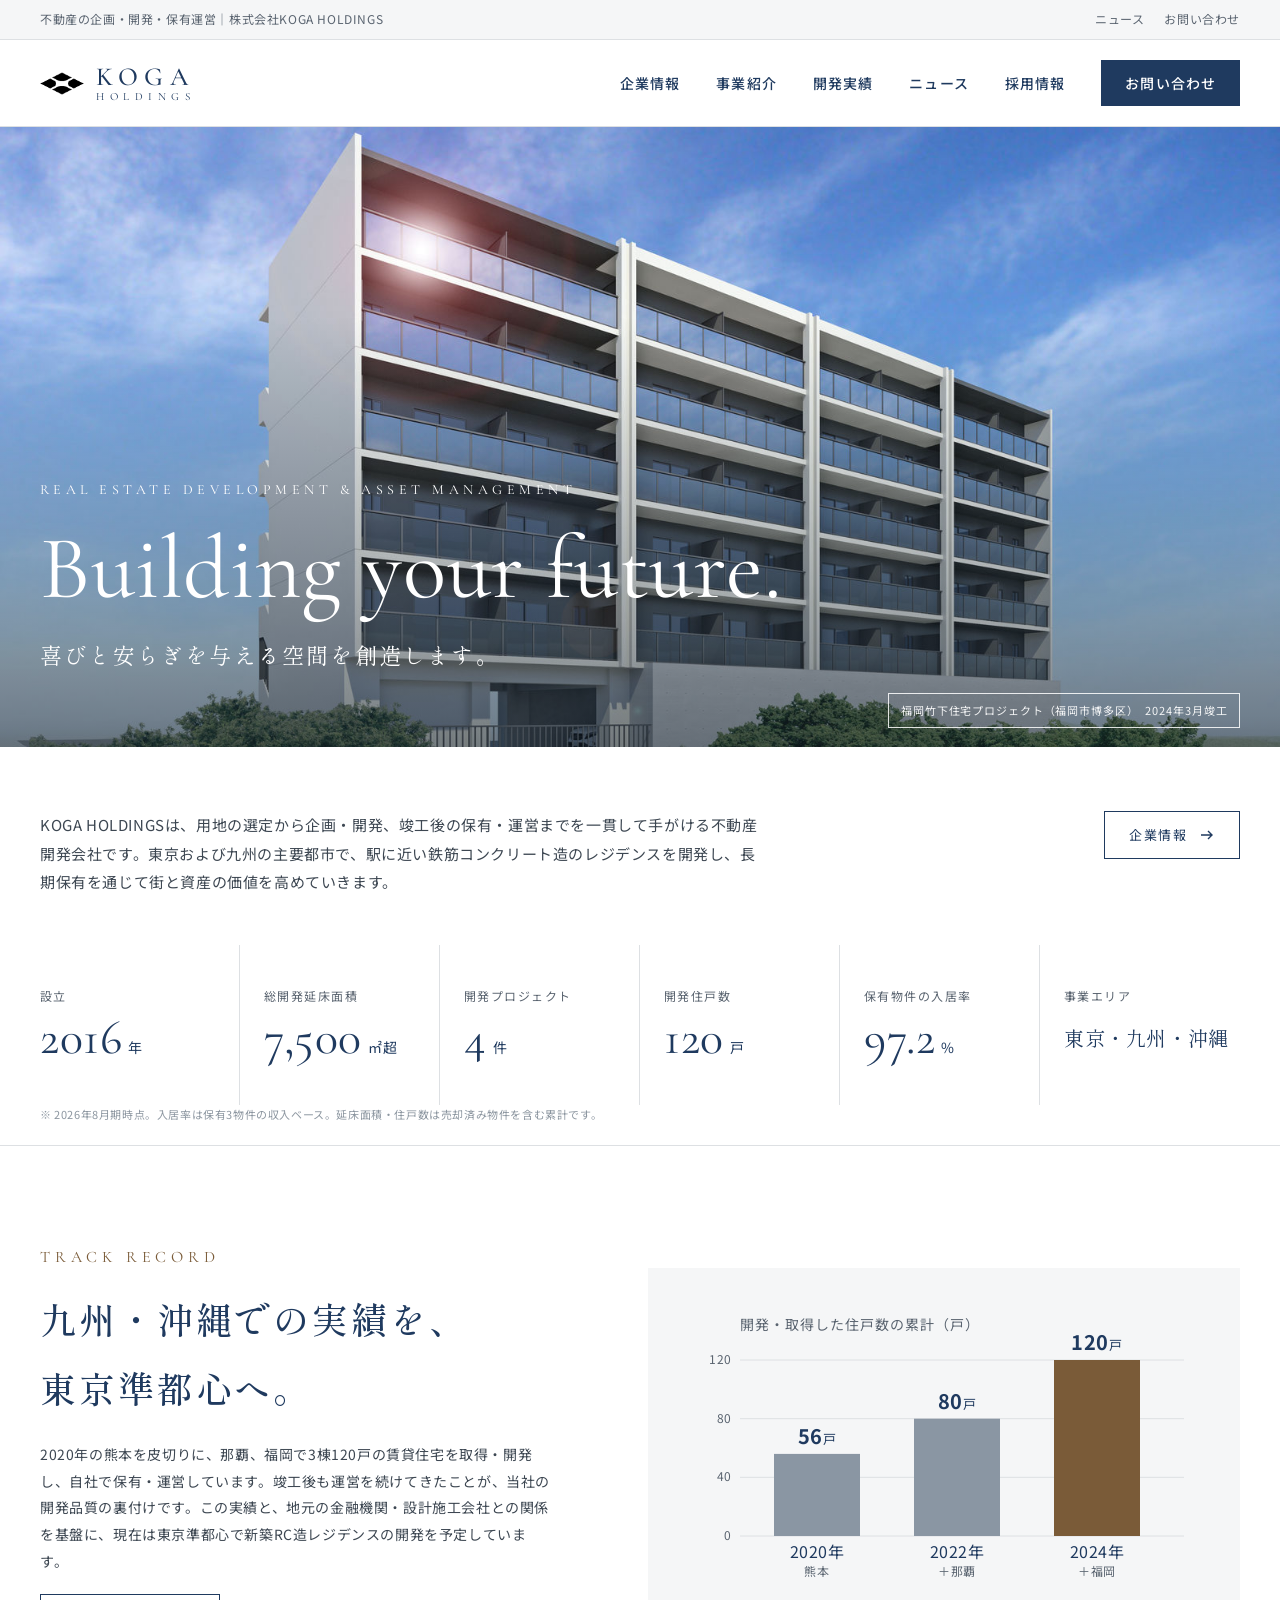
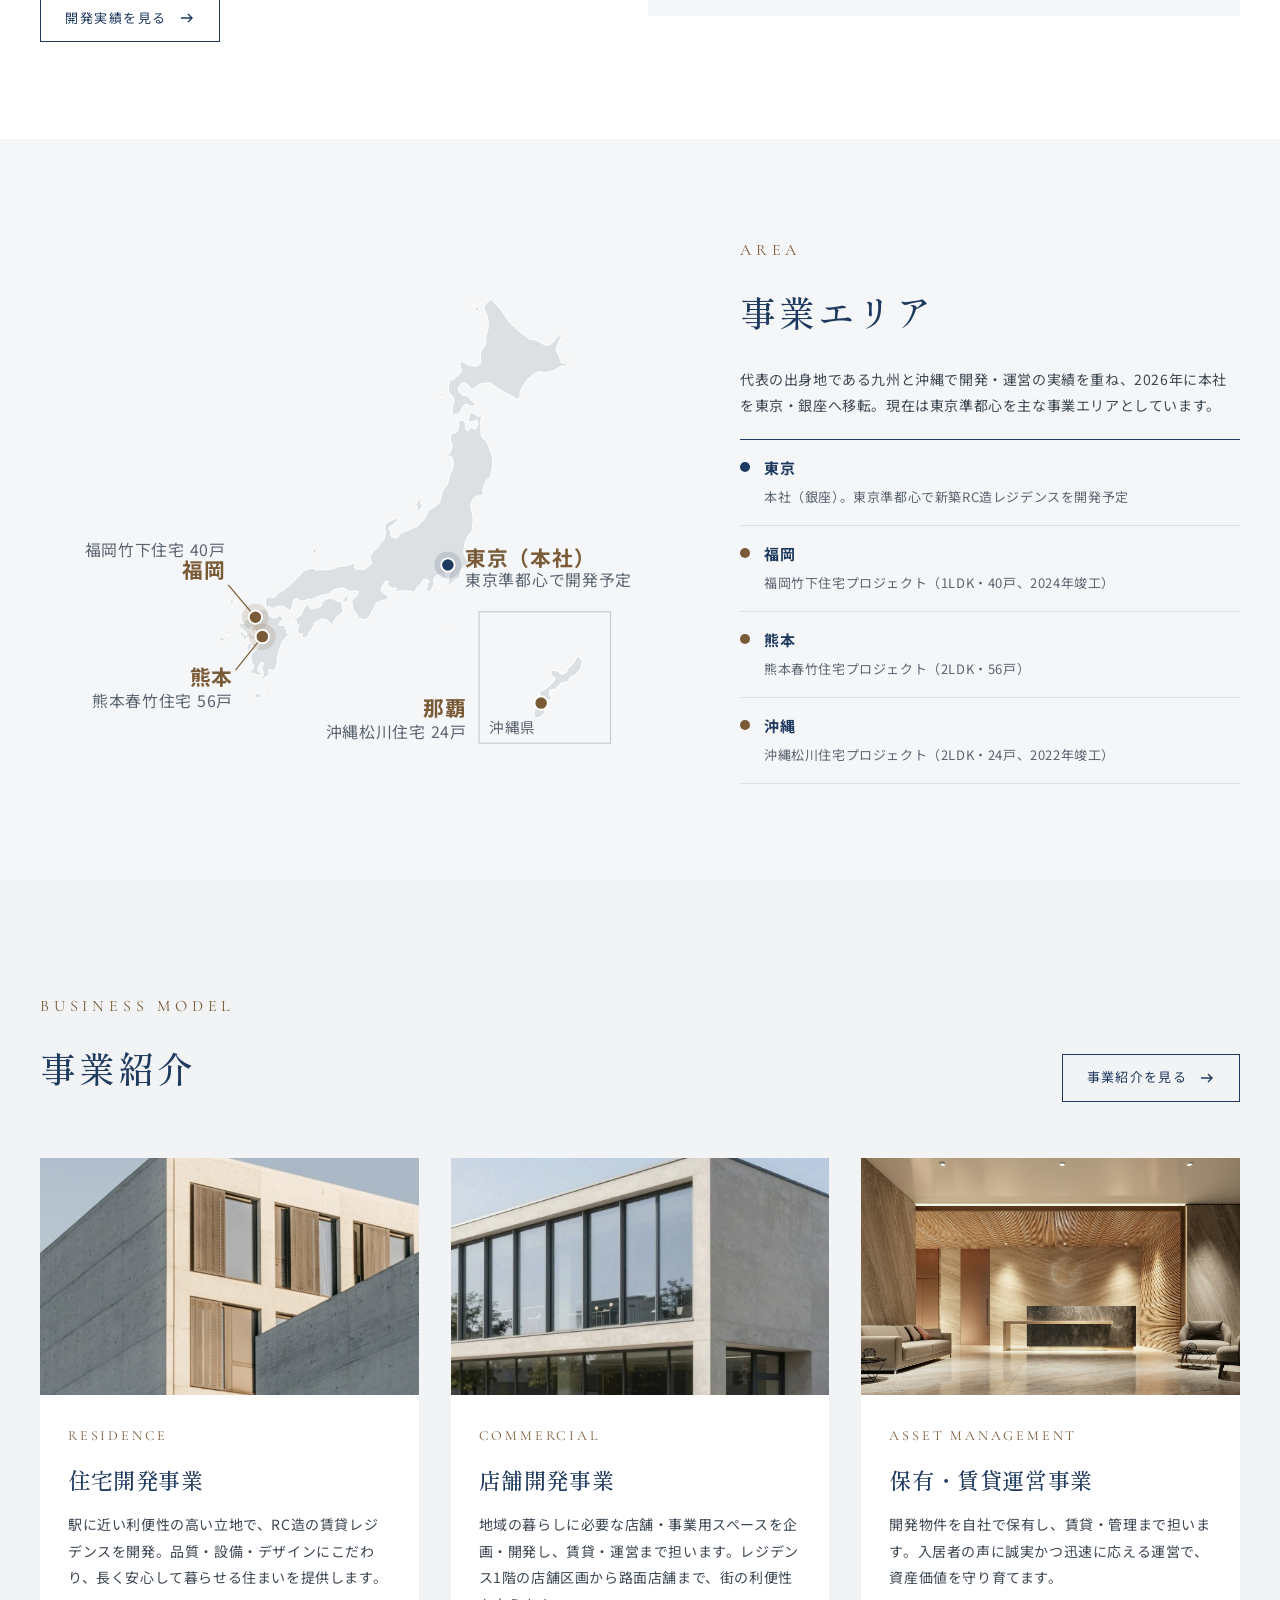
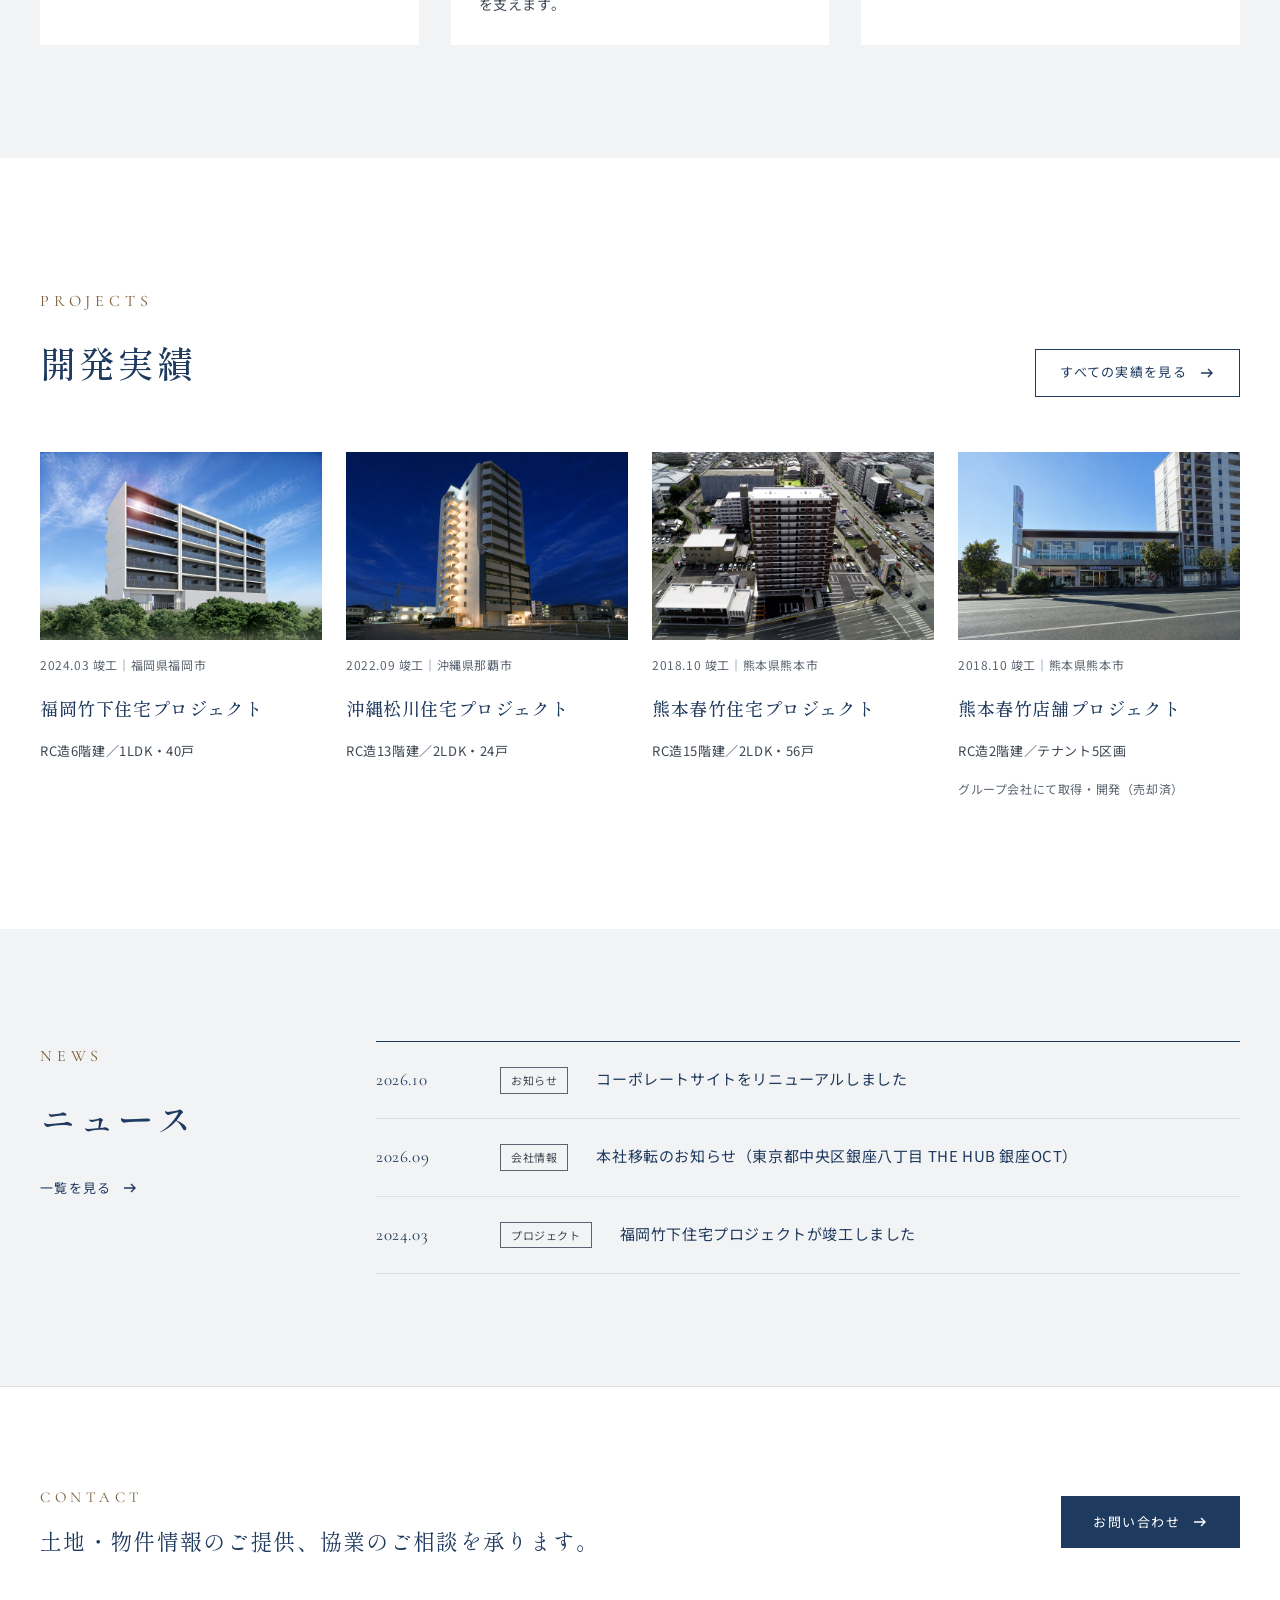
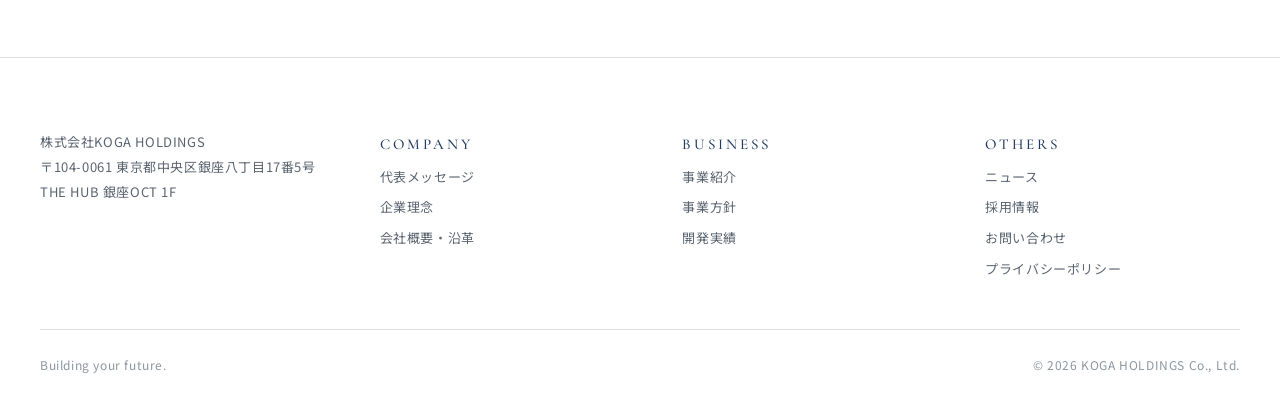
==== commit dd3f7a8f: "サイト全体の濃紺を #1F3A5F に統一 Co-Authored-By: Claude Sonnet 5.5 <noreply@anthropic.com> Claude-Session: http" ====
--- a/index.html
+++ b/index.html
@@ -14,11 +14,11 @@
 <link rel="preconnect" href="https://fonts.googleapis.com">
 <link rel="preconnect" href="https://fonts.gstatic.com" crossorigin>
 <link href="https://fonts.googleapis.com/css2?family=Cormorant+Garamond:wght@400;500&family=Shippori+Mincho:wght@500;600&family=Noto+Sans+JP:wght@400;500;700&display=swap" rel="stylesheet">
-<link rel="stylesheet" href="style.css">
+<link rel="stylesheet" href="style.css?v=20261024c">
 <script src="site.js"></script>
 </head>
 <body>
-<div style="width: 100%; background: #FFFFFF; color: #14202B; font-family: 'Noto Sans JP', system-ui, sans-serif; font-size: 15px; line-height: 1.9; letter-spacing: 0.04em">
+<div style="width: 100%; background: #FFFFFF; color: #1F3A5F; font-family: 'Noto Sans JP', system-ui, sans-serif; font-size: 15px; line-height: 1.9; letter-spacing: 0.04em">
 <div class="topbar" style="background: #F5F6F7; color: #5A6470; border-bottom: 1px solid #DDE0E3; font-size: 12px">
 <div style="max-width: 1280px; margin: 0 auto; padding: 8px 40px; display: flex; flex-wrap: wrap; justify-content: space-between; gap: 8px 24px">
 <span>不動産の企画・開発・保有運営｜株式会社KOGA HOLDINGS</span>
@@ -43,14 +43,14 @@
 <a href="projects.html" style="padding: 10px 0">開発実績</a>
 <a href="news.html" style="padding: 10px 0">ニュース</a>
 <a href="recruit.html" style="padding: 10px 0">採用情報</a>
-<a href="contact.html" style="padding: 10px 24px; background: #14202B; color: #FFFFFF">お問い合わせ</a>
+<a href="contact.html" style="padding: 10px 24px; background: #1F3A5F; color: #FFFFFF">お問い合わせ</a>
 </nav>
 </div>
 </header>
-<section style="position: relative; background: #14202B; min-height: 620px; display: flex; align-items: flex-end; overflow: hidden">
+<section style="position: relative; background: #1F3A5F; min-height: 620px; display: flex; align-items: flex-end; overflow: hidden">
 <img src="images/takeshita-hero.jpg" alt="福岡竹下住宅プロジェクト 外観" style="position: absolute; inset: 0; width: 100%; height: 100%; object-fit: cover; display: block">
 <div style="position: relative; width: 100%; background: linear-gradient(to top, rgba(20,32,43,0.55), rgba(20,32,43,0))">
-<div style="max-width: 1280px; margin: 0 auto; padding: 160px 40px 72px; display: flex; flex-direction: column; gap: 20px; color: #FFFFFF">
+<div class="hero-text" style="max-width: 1280px; margin: 0 auto; padding: 160px 40px 72px; display: flex; flex-direction: column; gap: 20px; color: #FFFFFF">
 <p style="margin: 0; font-family: 'Cormorant Garamond', serif; font-size: 14px; letter-spacing: 0.32em">REAL ESTATE DEVELOPMENT &amp; ASSET MANAGEMENT</p>
 <h1 style="margin: 0; font-family: 'Cormorant Garamond', serif; font-weight: 400; font-size: clamp(48px, 7vw, 96px); line-height: 1.0">Building your future.</h1>
 <p style="margin: 0; font-family: 'Shippori Mincho', serif; font-size: clamp(16px, 1.8vw, 22px); letter-spacing: 0.1em">喜びと安らぎを与える空間を創造します。</p>
@@ -61,7 +61,7 @@
 <section style="background: #FFFFFF">
 <div style="max-width: 1280px; margin: 0 auto; padding: 64px 40px 0; display: flex; flex-wrap: wrap; justify-content: space-between; align-items: flex-start; gap: 24px 48px">
 <p style="margin: 0; flex: 999 1 560px; min-width: 0; max-width: 720px; font-size: 15px; color: #3D4752">KOGA HOLDINGSは、用地の選定から企画・開発、竣工後の保有・運営までを一貫して手がける不動産開発会社です。東京および九州の主要都市で、駅に近い鉄筋コンクリート造のレジデンスを開発し、長期保有を通じて街と資産の価値を高めていきます。</p>
-<a href="company.html" style="display: inline-flex; align-items: center; gap: 12px; min-height: 48px; padding: 0 24px; border: 1px solid #14202B; font-size: 13px; letter-spacing: 0.12em">企業情報
+<a href="company.html" style="display: inline-flex; align-items: center; gap: 12px; min-height: 48px; padding: 0 24px; border: 1px solid #1F3A5F; font-size: 13px; letter-spacing: 0.12em">企業情報
 <svg aria-hidden="true" width="16" height="16" viewBox="0 0 16 16" fill="none" stroke="currentColor" stroke-width="1.4"><path d="M2 8h11M9 4l4 4-4 4"></path></svg></a>
 </div>
 </section>
@@ -102,7 +102,7 @@
 <h2 style="margin: 0; font-family: 'Shippori Mincho', serif; font-weight: 500; font-size: clamp(26px, 3vw, 36px); letter-spacing: 0.08em">九州・沖縄での実績を、<br>東京準都心へ。</h2>
 </div>
 <p style="margin: 0; font-size: 14px; color: #3D4752">2020年の熊本を皮切りに、那覇、福岡で3棟120戸の賃貸住宅を取得・開発し、自社で保有・運営しています。竣工後も運営を続けてきたことが、当社の開発品質の裏付けです。この実績と、地元の金融機関・設計施工会社との関係を基盤に、現在は東京準都心で新築RC造レジデンスの開発を予定しています。</p>
-<a href="projects.html" style="align-self: flex-start; display: inline-flex; align-items: center; gap: 12px; min-height: 48px; padding: 0 24px; border: 1px solid #14202B; font-size: 13px; letter-spacing: 0.12em">開発実績を見る
+<a href="projects.html" style="align-self: flex-start; display: inline-flex; align-items: center; gap: 12px; min-height: 48px; padding: 0 24px; border: 1px solid #1F3A5F; font-size: 13px; letter-spacing: 0.12em">開発実績を見る
 <svg aria-hidden="true" width="16" height="16" viewBox="0 0 16 16" fill="none" stroke="currentColor" stroke-width="1.4"><path d="M2 8h11M9 4l4 4-4 4"></path></svg></a>
 </div>
 <div style="flex: 1 1 400px; min-width: 0; background: #F5F6F7; padding: 32px 24px 16px">
@@ -116,16 +116,16 @@
 <line x1="56" x2="500" y1="60.0" y2="60.0" stroke="#DDE0E3" stroke-width="1"/>
 <text x="48" y="64.0" text-anchor="end" font-size="12" fill="#5A6470">120</text>
 <rect x="90" y="153.9" width="86" height="82.1" fill="#8A96A3"/>
-<text x="133.0" y="143.9" text-anchor="middle" font-size="20" font-weight="700" fill="#14202B">56<tspan font-size="13" font-weight="400">戸</tspan></text>
-<text x="133.0" y="258" text-anchor="middle" font-size="16" fill="#14202B">2020年</text>
+<text x="133.0" y="143.9" text-anchor="middle" font-size="20" font-weight="700" fill="#1F3A5F">56<tspan font-size="13" font-weight="400">戸</tspan></text>
+<text x="133.0" y="258" text-anchor="middle" font-size="16" fill="#1F3A5F">2020年</text>
 <text x="133.0" y="276" text-anchor="middle" font-size="12" fill="#5A6470">熊本</text>
 <rect x="230" y="118.7" width="86" height="117.3" fill="#8A96A3"/>
-<text x="273.0" y="108.7" text-anchor="middle" font-size="20" font-weight="700" fill="#14202B">80<tspan font-size="13" font-weight="400">戸</tspan></text>
-<text x="273.0" y="258" text-anchor="middle" font-size="16" fill="#14202B">2022年</text>
+<text x="273.0" y="108.7" text-anchor="middle" font-size="20" font-weight="700" fill="#1F3A5F">80<tspan font-size="13" font-weight="400">戸</tspan></text>
+<text x="273.0" y="258" text-anchor="middle" font-size="16" fill="#1F3A5F">2022年</text>
 <text x="273.0" y="276" text-anchor="middle" font-size="12" fill="#5A6470">＋那覇</text>
 <rect x="370" y="60.0" width="86" height="176.0" fill="#7A5B38"/>
-<text x="413.0" y="50.0" text-anchor="middle" font-size="20" font-weight="700" fill="#14202B">120<tspan font-size="13" font-weight="400">戸</tspan></text>
-<text x="413.0" y="258" text-anchor="middle" font-size="16" fill="#14202B">2024年</text>
+<text x="413.0" y="50.0" text-anchor="middle" font-size="20" font-weight="700" fill="#1F3A5F">120<tspan font-size="13" font-weight="400">戸</tspan></text>
+<text x="413.0" y="258" text-anchor="middle" font-size="16" fill="#1F3A5F">2024年</text>
 <text x="413.0" y="276" text-anchor="middle" font-size="12" fill="#5A6470">＋福岡</text>
 <text x="56" y="30" font-size="14" fill="#5A6470" letter-spacing="1">開発・取得した住戸数の累計（戸）</text>
 </svg>
@@ -141,7 +141,7 @@
 <line x1="158" y1="304.4" x2="136" y2="332" stroke="#7A5B38" stroke-width="1"/>
 <circle cx="152.3" cy="288.5" r="11" fill="#7A5B38" opacity="0.15"/><circle cx="152.3" cy="288.5" r="5.5" fill="#7A5B38" stroke="#FFFFFF" stroke-width="1.5"/><text x="128" y="256" text-anchor="end" font-size="17" font-weight="700" fill="#7A5B38" font-family="'Noto Sans JP', system-ui, sans-serif">福岡</text><text x="128" y="238" text-anchor="end" font-size="13" fill="#5A6470" font-family="'Noto Sans JP', system-ui, sans-serif">福岡竹下住宅 40戸</text>
 <circle cx="158" cy="304.4" r="11" fill="#7A5B38" opacity="0.15"/><circle cx="158" cy="304.4" r="5.5" fill="#7A5B38" stroke="#FFFFFF" stroke-width="1.5"/><text x="134" y="344" text-anchor="end" font-size="17" font-weight="700" fill="#7A5B38" font-family="'Noto Sans JP', system-ui, sans-serif">熊本</text><text x="134" y="362" text-anchor="end" font-size="13" fill="#5A6470" font-family="'Noto Sans JP', system-ui, sans-serif">熊本春竹住宅 56戸</text>
-<circle cx="310.4" cy="245.6" r="11" fill="#14202B" opacity="0.15"/><circle cx="310.4" cy="245.6" r="5.5" fill="#14202B" stroke="#FFFFFF" stroke-width="1.5"/><text x="324.4" y="246.6" text-anchor="start" font-size="17" font-weight="700" fill="#7A5B38" font-family="'Noto Sans JP', system-ui, sans-serif">東京（本社）</text><text x="324.4" y="262.6" text-anchor="start" font-size="13" fill="#5A6470" font-family="'Noto Sans JP', system-ui, sans-serif">東京準都心で開発予定</text>
+<circle cx="310.4" cy="245.6" r="11" fill="#1F3A5F" opacity="0.15"/><circle cx="310.4" cy="245.6" r="5.5" fill="#1F3A5F" stroke="#FFFFFF" stroke-width="1.5"/><text x="324.4" y="246.6" text-anchor="start" font-size="17" font-weight="700" fill="#7A5B38" font-family="'Noto Sans JP', system-ui, sans-serif">東京（本社）</text><text x="324.4" y="262.6" text-anchor="start" font-size="13" fill="#5A6470" font-family="'Noto Sans JP', system-ui, sans-serif">東京準都心で開発予定</text>
 <g transform="translate(336,284)">
 <rect x="0" y="0" width="108" height="108" fill="none" stroke="#C9CDD1" stroke-width="1"/>
 <g transform="scale(0.72)"><path d="M112.3,70.3L104.4,74.6L101.5,79.5L94.2,81.2L87.2,88.1L80.5,89.5L80.5,95L83.4,99.8L79,100.7L74.1,106.4L73.8,110.6L75.5,114L75.2,115.8L69.4,120.6L63,120.9L62.7,115.5L63.3,111.5L69.1,101.6L69.1,90.2L74.7,88.9L76.7,87.3L85.2,79.2L86.9,75.7L82.3,72.4L82.5,68.5L83.7,66.7L90.7,68L93.6,71L95.1,71.3L99.2,69.1L100.9,65.1L108.8,57.3L112,49.5L118.2,56L116.4,64.2Z" fill="#DDE0E3" stroke="#FFFFFF" stroke-width="1.2" stroke-linejoin="round"/></g>
@@ -158,7 +158,7 @@
 <h2 style="margin: 0; font-family: 'Shippori Mincho', serif; font-weight: 500; font-size: clamp(26px, 3vw, 36px); letter-spacing: 0.08em">事業エリア</h2>
 </div>
 <p style="margin: 0; font-size: 14px; color: #3D4752">代表の出身地である九州と沖縄で開発・運営の実績を重ね、2026年に本社を東京・銀座へ移転。現在は東京準都心を主な事業エリアとしています。</p>
-<ul style="margin: 0; padding: 0; list-style: none; border-top: 1px solid #14202B"><li style="display: flex; gap: 14px; align-items: flex-start; padding: 14px 0; border-bottom: 1px solid #DDE0E3"><span style="flex: none; width: 10px; height: 10px; border-radius: 50%; margin-top: 8px; background: #14202B"></span><span style="min-width: 0"><b style="display: block; font-size: 15px">東京</b><span style="font-size: 13px; color: #5A6470">本社（銀座）。東京準都心で新築RC造レジデンスを開発予定</span></span></li><li style="display: flex; gap: 14px; align-items: flex-start; padding: 14px 0; border-bottom: 1px solid #DDE0E3"><span style="flex: none; width: 10px; height: 10px; border-radius: 50%; margin-top: 8px; background: #7A5B38"></span><span style="min-width: 0"><b style="display: block; font-size: 15px">福岡</b><span style="font-size: 13px; color: #5A6470">福岡竹下住宅プロジェクト（1LDK・40戸、2024年竣工）</span></span></li><li style="display: flex; gap: 14px; align-items: flex-start; padding: 14px 0; border-bottom: 1px solid #DDE0E3"><span style="flex: none; width: 10px; height: 10px; border-radius: 50%; margin-top: 8px; background: #7A5B38"></span><span style="min-width: 0"><b style="display: block; font-size: 15px">熊本</b><span style="font-size: 13px; color: #5A6470">熊本春竹住宅プロジェクト（2LDK・56戸）</span></span></li><li style="display: flex; gap: 14px; align-items: flex-start; padding: 14px 0; border-bottom: 1px solid #DDE0E3"><span style="flex: none; width: 10px; height: 10px; border-radius: 50%; margin-top: 8px; background: #7A5B38"></span><span style="min-width: 0"><b style="display: block; font-size: 15px">沖縄</b><span style="font-size: 13px; color: #5A6470">沖縄松川住宅プロジェクト（2LDK・24戸、2022年竣工）</span></span></li></ul>
+<ul style="margin: 0; padding: 0; list-style: none; border-top: 1px solid #1F3A5F"><li style="display: flex; gap: 14px; align-items: flex-start; padding: 14px 0; border-bottom: 1px solid #DDE0E3"><span style="flex: none; width: 10px; height: 10px; border-radius: 50%; margin-top: 8px; background: #1F3A5F"></span><span style="min-width: 0"><b style="display: block; font-size: 15px">東京</b><span style="font-size: 13px; color: #5A6470">本社（銀座）。東京準都心で新築RC造レジデンスを開発予定</span></span></li><li style="display: flex; gap: 14px; align-items: flex-start; padding: 14px 0; border-bottom: 1px solid #DDE0E3"><span style="flex: none; width: 10px; height: 10px; border-radius: 50%; margin-top: 8px; background: #7A5B38"></span><span style="min-width: 0"><b style="display: block; font-size: 15px">福岡</b><span style="font-size: 13px; color: #5A6470">福岡竹下住宅プロジェクト（1LDK・40戸、2024年竣工）</span></span></li><li style="display: flex; gap: 14px; align-items: flex-start; padding: 14px 0; border-bottom: 1px solid #DDE0E3"><span style="flex: none; width: 10px; height: 10px; border-radius: 50%; margin-top: 8px; background: #7A5B38"></span><span style="min-width: 0"><b style="display: block; font-size: 15px">熊本</b><span style="font-size: 13px; color: #5A6470">熊本春竹住宅プロジェクト（2LDK・56戸）</span></span></li><li style="display: flex; gap: 14px; align-items: flex-start; padding: 14px 0; border-bottom: 1px solid #DDE0E3"><span style="flex: none; width: 10px; height: 10px; border-radius: 50%; margin-top: 8px; background: #7A5B38"></span><span style="min-width: 0"><b style="display: block; font-size: 15px">沖縄</b><span style="font-size: 13px; color: #5A6470">沖縄松川住宅プロジェクト（2LDK・24戸、2022年竣工）</span></span></li></ul>
 </div>
 </div>
 </section>
@@ -169,13 +169,13 @@
 <p style="margin: 0 0 12px; font-family: 'Cormorant Garamond', serif; font-size: 16px; letter-spacing: 0.3em; color: #7A5B38">BUSINESS MODEL</p>
 <h2 style="margin: 0; font-family: 'Shippori Mincho', serif; font-weight: 500; font-size: clamp(26px, 3vw, 36px); letter-spacing: 0.08em">事業紹介</h2>
 </div>
-<a href="business.html" style="display: inline-flex; align-items: center; gap: 12px; min-height: 48px; padding: 0 24px; border: 1px solid #14202B; font-size: 13px; letter-spacing: 0.1em">事業紹介を見る
+<a href="business.html" style="display: inline-flex; align-items: center; gap: 12px; min-height: 48px; padding: 0 24px; border: 1px solid #1F3A5F; font-size: 13px; letter-spacing: 0.1em">事業紹介を見る
 <svg aria-hidden="true" width="16" height="16" viewBox="0 0 16 16" fill="none" stroke="currentColor" stroke-width="1.4"><path d="M2 8h11M9 4l4 4-4 4"></path></svg></a>
 </div>
 
 <div style="display: grid; grid-template-columns: repeat(auto-fit, minmax(300px, 1fr)); gap: 32px">
 <a href="business.html" style="display: flex; flex-direction: column; background: #FFFFFF">
-<div style="aspect-ratio: 16 / 10; background: #D5D9DD; overflow: hidden"><img loading="lazy" src="images/business-residence.jpg" alt="マンション外観イメージ" style="width: 100%; height: 100%; object-fit: cover; display: block"></div>
+<div style="aspect-ratio: 16 / 10; background: #D5D9DD; overflow: hidden"><img loading="lazy" src="images/business-residence-2.jpg" alt="マンション外観イメージ" style="width: 100%; height: 100%; object-fit: cover; display: block"></div>
 <div style="padding: 28px; display: flex; flex-direction: column; gap: 10px">
 <span style="font-family: 'Cormorant Garamond', serif; font-size: 14px; letter-spacing: 0.2em; color: #7A5B38">RESIDENCE</span>
 <span style="font-family: 'Shippori Mincho', serif; font-size: 22px; font-weight: 500">住宅開発事業</span>
@@ -183,7 +183,7 @@
 </div>
 </a>
 <a href="business.html" style="display: flex; flex-direction: column; background: #FFFFFF">
-<div style="aspect-ratio: 16 / 10; background: #D5D9DD; overflow: hidden"><img loading="lazy" src="images/business-shop.jpg" alt="店舗外観イメージ" style="width: 100%; height: 100%; object-fit: cover; display: block"></div>
+<div style="aspect-ratio: 16 / 10; background: #D5D9DD; overflow: hidden"><img loading="lazy" src="images/business-shop-2.jpg" alt="店舗外観イメージ" style="width: 100%; height: 100%; object-fit: cover; display: block"></div>
 <div style="padding: 28px; display: flex; flex-direction: column; gap: 10px">
 <span style="font-family: 'Cormorant Garamond', serif; font-size: 14px; letter-spacing: 0.2em; color: #7A5B38">COMMERCIAL</span>
 <span style="font-family: 'Shippori Mincho', serif; font-size: 22px; font-weight: 500">店舗開発事業</span>
@@ -208,7 +208,7 @@
 <p style="margin: 0 0 12px; font-family: 'Cormorant Garamond', serif; font-size: 16px; letter-spacing: 0.3em; color: #7A5B38">PROJECTS</p>
 <h2 style="margin: 0; font-family: 'Shippori Mincho', serif; font-weight: 500; font-size: clamp(26px, 3vw, 36px); letter-spacing: 0.08em">開発実績</h2>
 </div>
-<a href="projects.html" style="display: inline-flex; align-items: center; gap: 12px; min-height: 48px; padding: 0 24px; border: 1px solid #14202B; font-size: 13px; letter-spacing: 0.1em">すべての実績を見る
+<a href="projects.html" style="display: inline-flex; align-items: center; gap: 12px; min-height: 48px; padding: 0 24px; border: 1px solid #1F3A5F; font-size: 13px; letter-spacing: 0.1em">すべての実績を見る
 <svg aria-hidden="true" width="16" height="16" viewBox="0 0 16 16" fill="none" stroke="currentColor" stroke-width="1.4"><path d="M2 8h11M9 4l4 4-4 4"></path></svg></a>
 </div>
 <div style="display: grid; grid-template-columns: repeat(auto-fit, minmax(260px, 1fr)); gap: 32px 24px">
@@ -248,7 +248,7 @@
 <a href="news.html" style="display: inline-flex; align-items: center; gap: 10px; margin-top: 24px; font-size: 13px; letter-spacing: 0.1em">一覧を見る
 <svg aria-hidden="true" width="16" height="16" viewBox="0 0 16 16" fill="none" stroke="currentColor" stroke-width="1.4"><path d="M2 8h11M9 4l4 4-4 4"></path></svg></a>
 </div>
-<ul style="flex: 999 1 600px; min-width: 0; margin: 0; padding: 0; list-style: none; border-top: 1px solid #14202B">
+<ul style="flex: 999 1 600px; min-width: 0; margin: 0; padding: 0; list-style: none; border-top: 1px solid #1F3A5F">
 <li style="display: flex; flex-wrap: wrap; gap: 8px 28px; padding: 22px 0; border-bottom: 1px solid #DDE0E3; align-items: baseline">
 <span style="font-family: 'Cormorant Garamond', serif; font-size: 17px; width: 96px">2026.10</span>
 <span style="font-size: 11px; padding: 2px 10px; border: 1px solid #5A6470; color: #3D4752">お知らせ</span>
@@ -273,7 +273,7 @@
 <p style="margin: 0; font-family: 'Cormorant Garamond', serif; font-size: 15px; letter-spacing: 0.3em; color: #7A5B38">CONTACT</p>
 <p style="margin: 0; font-family: 'Shippori Mincho', serif; font-size: 22px; letter-spacing: 0.06em">土地・物件情報のご提供、協業のご相談を承ります。</p>
 </div>
-<a href="contact.html" style="display: inline-flex; align-items: center; gap: 12px; min-height: 52px; padding: 0 32px; background: #14202B; color: #FFFFFF; font-size: 13px; letter-spacing: 0.12em">お問い合わせ
+<a href="contact.html" style="display: inline-flex; align-items: center; gap: 12px; min-height: 52px; padding: 0 32px; background: #1F3A5F; color: #FFFFFF; font-size: 13px; letter-spacing: 0.12em">お問い合わせ
 <svg aria-hidden="true" width="16" height="16" viewBox="0 0 16 16" fill="none" stroke="currentColor" stroke-width="1.4"><path d="M2 8h11M9 4l4 4-4 4"></path></svg></a>
 </div>
 </section>
@@ -285,19 +285,19 @@
 </div>
 <div style="display: grid; grid-template-columns: repeat(auto-fit, minmax(120px, 1fr)); gap: 24px 48px; font-size: 13px; flex: 1 1 320px; min-width: 0">
 <div style="display: flex; flex-direction: column; gap: 6px">
-<span style="color: #14202B; font-weight: 500; font-family: 'Cormorant Garamond', serif; font-size: 15px; letter-spacing: 0.2em">COMPANY</span>
+<span style="color: #1F3A5F; font-weight: 500; font-family: 'Cormorant Garamond', serif; font-size: 15px; letter-spacing: 0.2em">COMPANY</span>
 <a href="company.html" style="color: #5A6470">代表メッセージ</a>
 <a href="company.html" style="color: #5A6470">企業理念</a>
 <a href="company.html" style="color: #5A6470">会社概要・沿革</a>
 </div>
 <div style="display: flex; flex-direction: column; gap: 6px">
-<span style="color: #14202B; font-weight: 500; font-family: 'Cormorant Garamond', serif; font-size: 15px; letter-spacing: 0.2em">BUSINESS</span>
+<span style="color: #1F3A5F; font-weight: 500; font-family: 'Cormorant Garamond', serif; font-size: 15px; letter-spacing: 0.2em">BUSINESS</span>
 <a href="business.html" style="color: #5A6470">事業紹介</a>
 <a href="business.html#strength" style="color: #5A6470">事業方針</a>
 <a href="projects.html" style="color: #5A6470">開発実績</a>
 </div>
 <div style="display: flex; flex-direction: column; gap: 6px">
-<span style="color: #14202B; font-weight: 500; font-family: 'Cormorant Garamond', serif; font-size: 15px; letter-spacing: 0.2em">OTHERS</span>
+<span style="color: #1F3A5F; font-weight: 500; font-family: 'Cormorant Garamond', serif; font-size: 15px; letter-spacing: 0.2em">OTHERS</span>
 <a href="news.html" style="color: #5A6470">ニュース</a>
 <a href="recruit.html" style="color: #5A6470">採用情報</a>
 <a href="contact.html" style="color: #5A6470">お問い合わせ</a>
--- a/style.css
+++ b/style.css
@@ -1,12 +1,12 @@
 *{box-sizing:border-box}
 html{scroll-behavior:smooth}
-body{margin:0;background:#FFFFFF;color:#14202B;font-family:"Noto Sans JP",system-ui,-apple-system,sans-serif;-webkit-font-smoothing:antialiased}
-a{color:#14202B;text-decoration:none}a:hover{color:#7A5B38}
+body{margin:0;background:#FFFFFF;color:#1F3A5F;font-family:"Noto Sans JP",system-ui,-apple-system,sans-serif;-webkit-font-smoothing:antialiased}
+a{color:#1F3A5F;text-decoration:none}a:hover{color:#7A5B38}
 img{max-width:100%}
 input,textarea,select,button{font-family:inherit}
 .site-nav a{white-space:nowrap}
 .nav-toggle{display:none;background:none;border:0;padding:12px 4px 12px 12px;margin:-8px -4px -8px 0;cursor:pointer;width:44px;height:44px;flex-direction:column;justify-content:center;gap:6px;align-items:flex-end}
-.nav-toggle span{display:block;width:26px;height:1.5px;background:#14202B;transition:transform .25s,opacity .25s}
+.nav-toggle span{display:block;width:26px;height:1.5px;background:#1F3A5F;transition:transform .25s,opacity .25s}
 .nav-toggle span:nth-child(2){width:18px}
 header.open .nav-toggle span:nth-child(1){transform:translateY(7.5px) rotate(45deg)}
 header.open .nav-toggle span:nth-child(2){opacity:0}
@@ -31,7 +31,8 @@
   .gal-item{flex-basis:132px!important}
   section,header>div{padding-left:20px!important;padding-right:20px!important}
   .sec-tight{padding-top:56px!important;padding-bottom:56px!important}
-  .hero-cap{left:50%!important;right:auto!important;transform:translateX(-50%);width:max-content;max-width:calc(100% - 40px);white-space:normal!important;text-align:center;font-size:10px!important;bottom:14px!important}
+  .hero-text{padding-bottom:110px!important}
+  .hero-cap{left:20px!important;right:20px!important;width:fit-content;max-width:calc(100% - 40px);margin:0 auto!important;white-space:normal!important;text-align:center;font-size:10px!important;bottom:14px!important}
 }
 
 /* ---- モーション ---- */
@@ -52,7 +53,7 @@
 .site-nav a:not(:last-child)::after{content:"";position:absolute;left:0;right:0;bottom:6px;height:1px;background:#7A5B38;transform:scaleX(0);transform-origin:left;transition:transform .35s ease}
 .site-nav a:not(:last-child):hover::after{transform:scaleX(1)}
 .site-nav a:last-child:hover{background:#7A5B38!important;color:#fff!important}
-a[href$="company.html"][style*="inline-flex"]:hover,a[style*="border: 1px solid #14202B"]:hover{background:#14202B;color:#fff}
+a[href$="company.html"][style*="inline-flex"]:hover,a[style*="border: 1px solid #1F3A5F"]:hover{background:#1F3A5F;color:#fff}
 @media (prefers-reduced-motion: reduce){
   html,html.leaving body{animation:none;transition:none}
   *{scroll-behavior:auto!important}
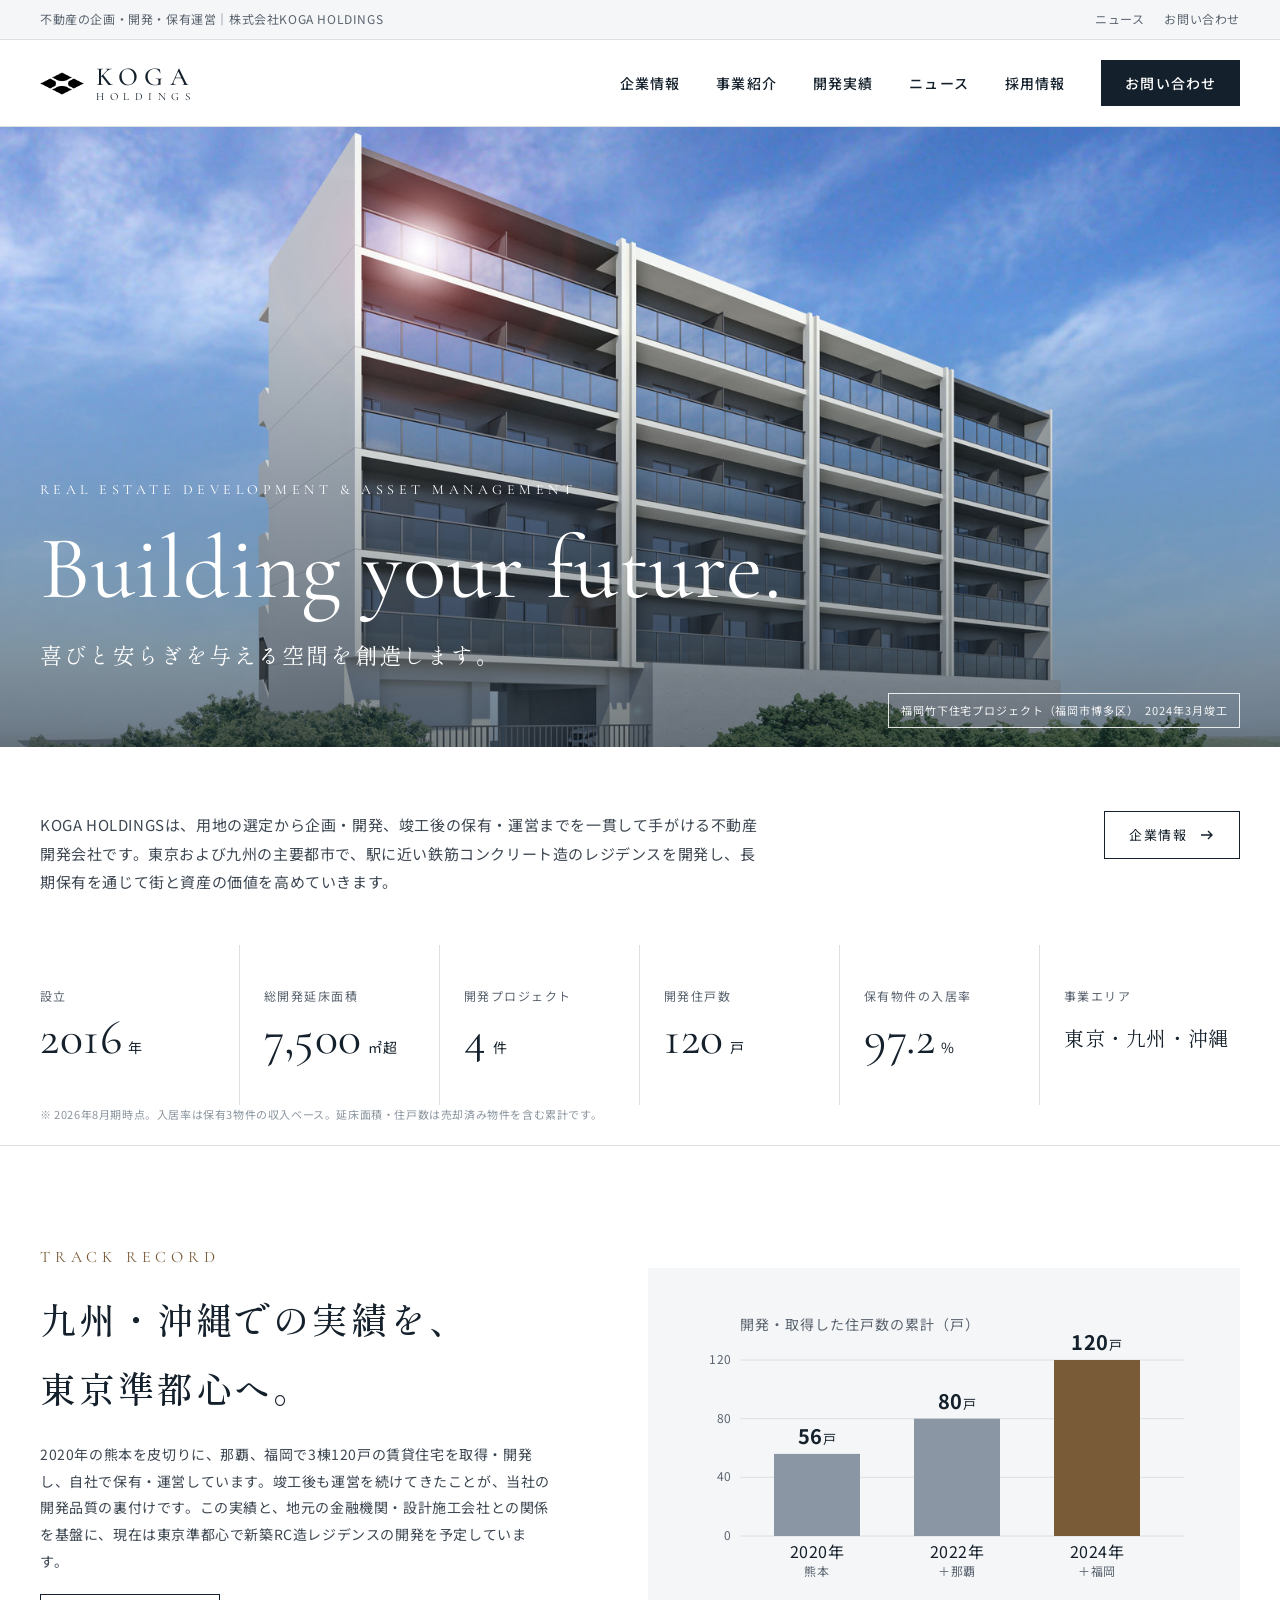
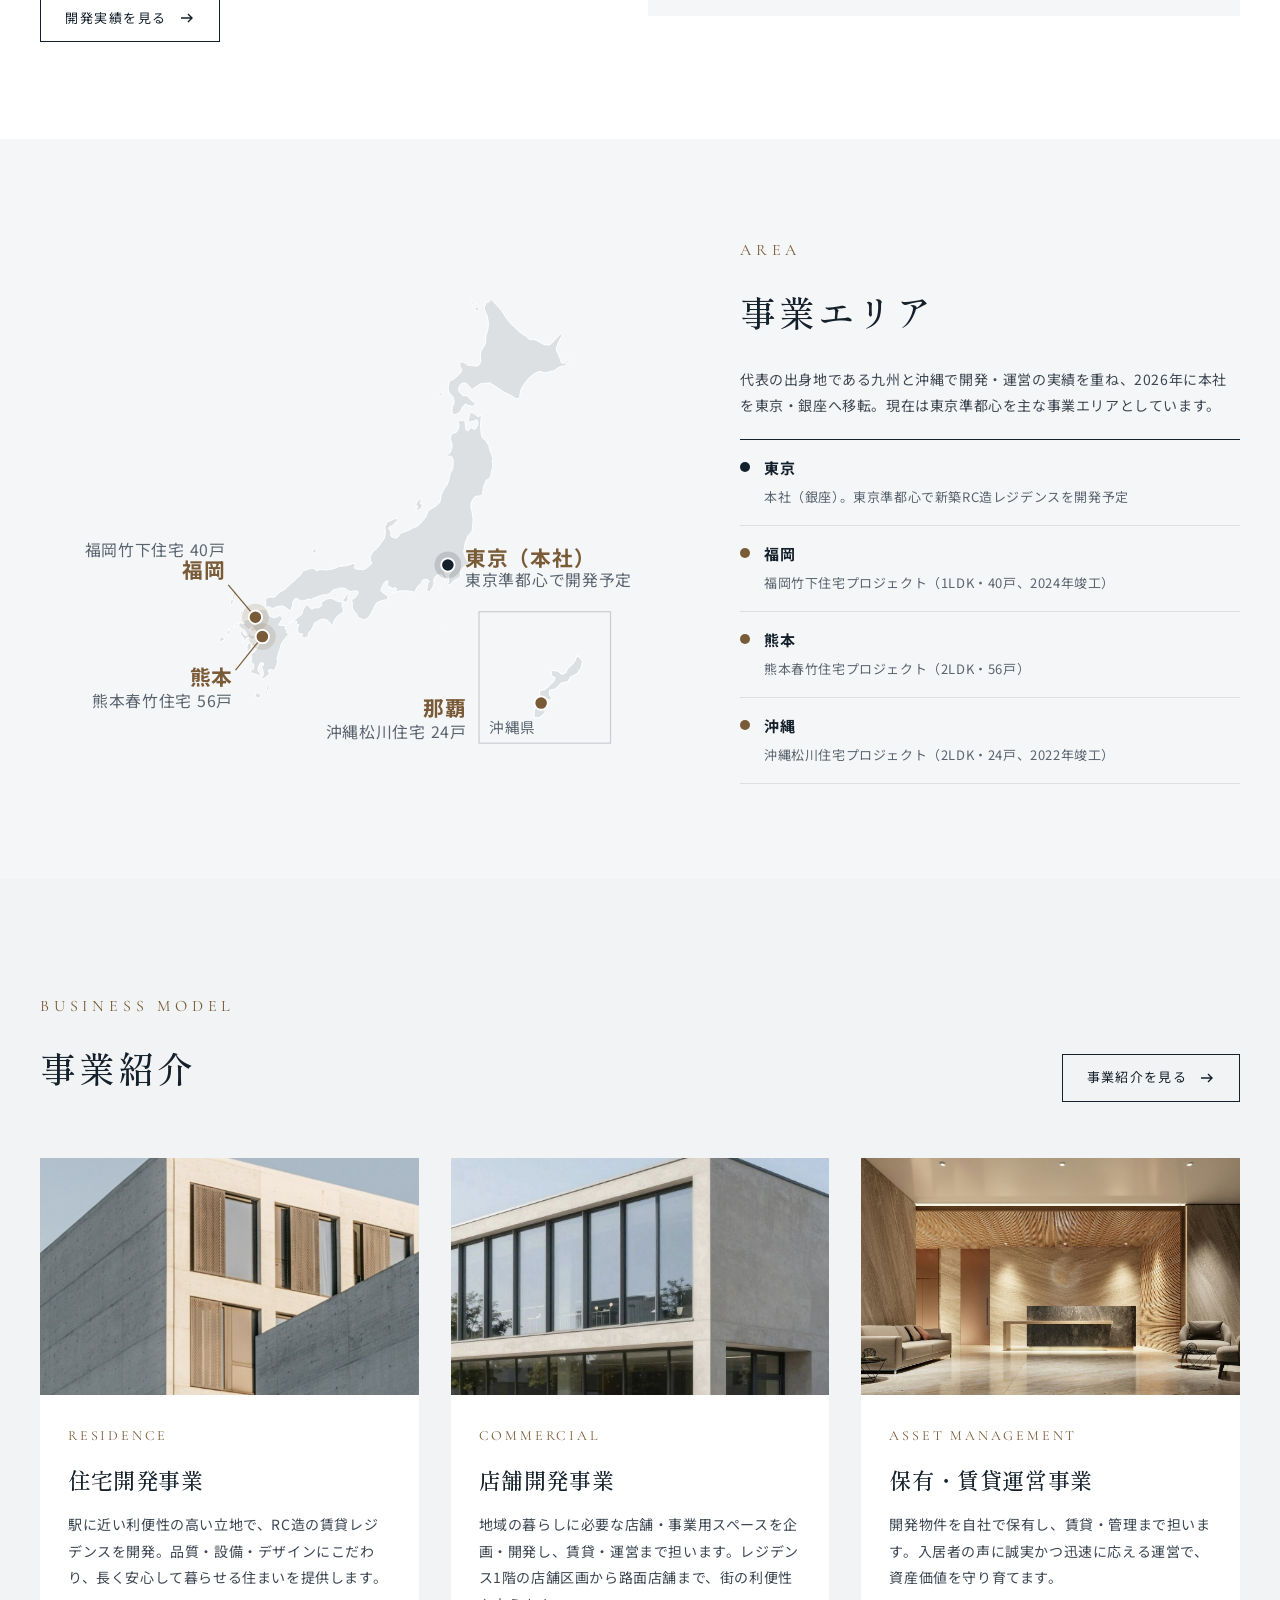
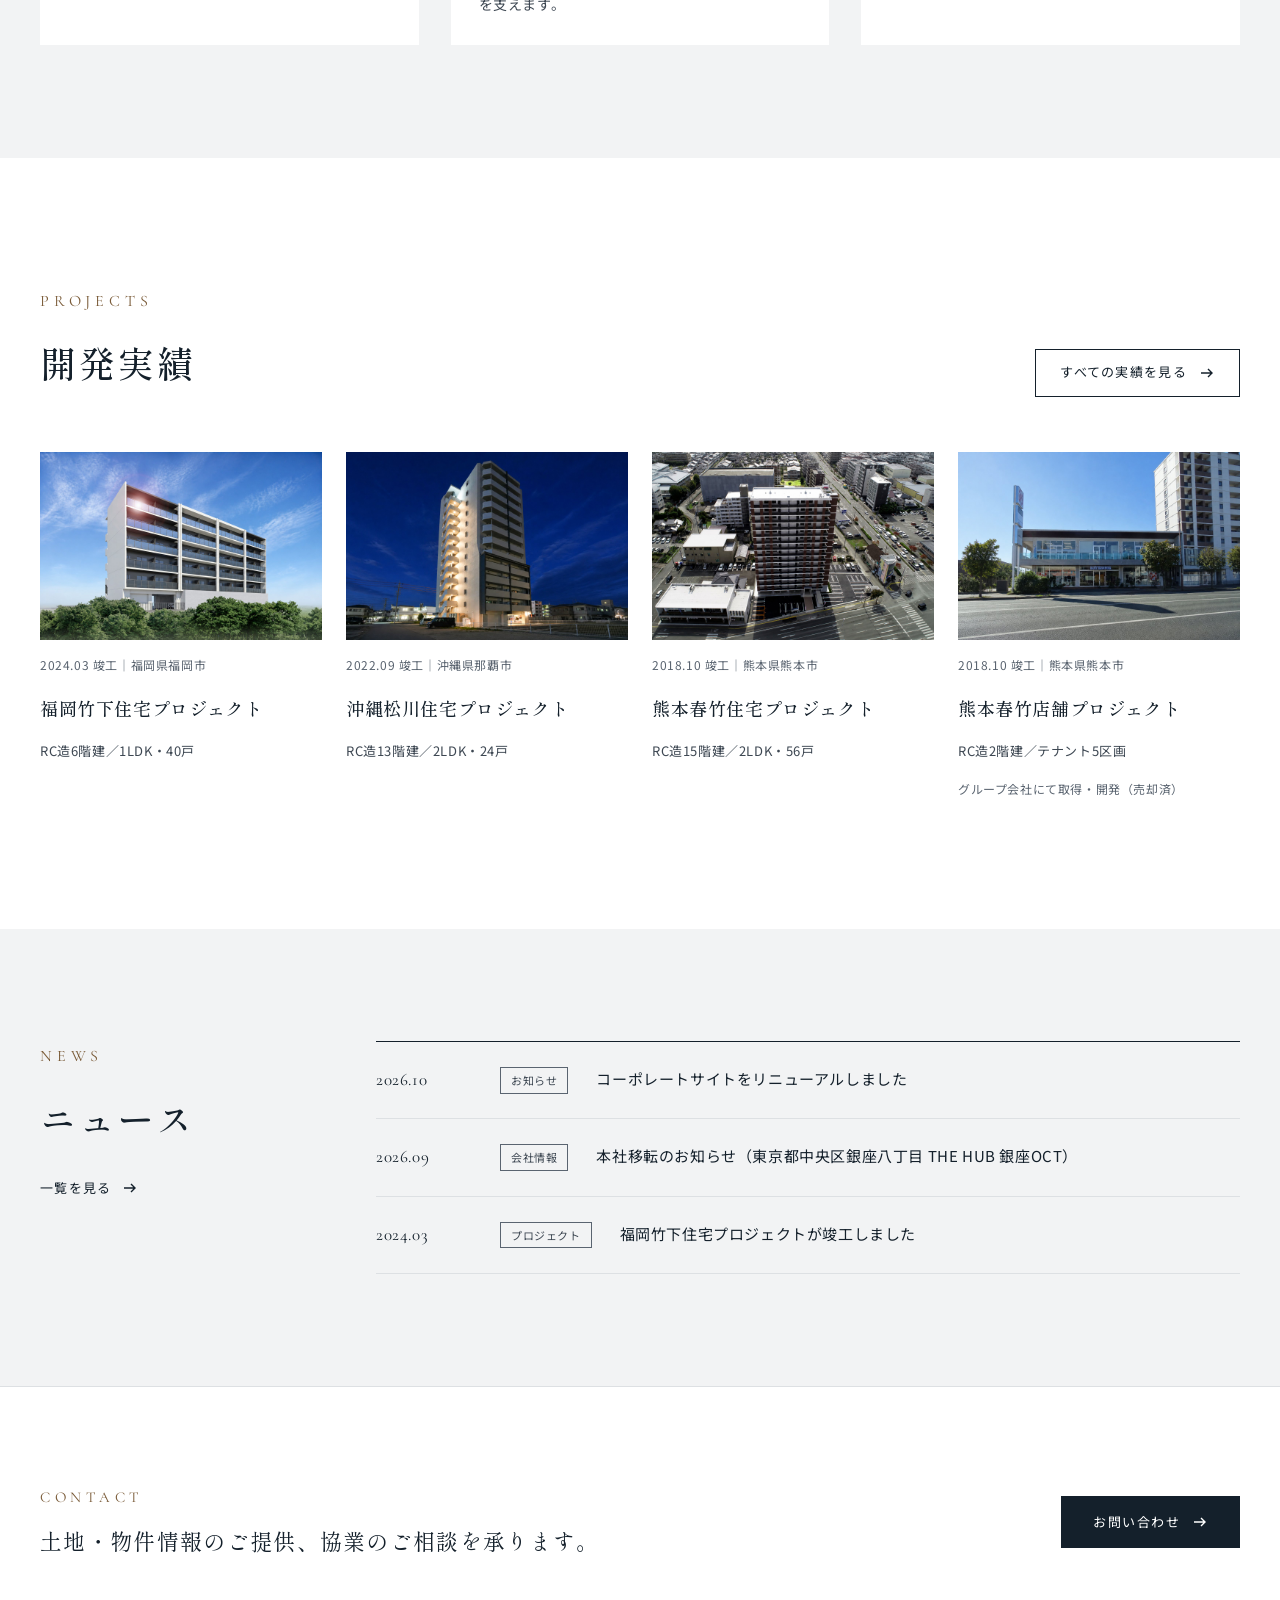
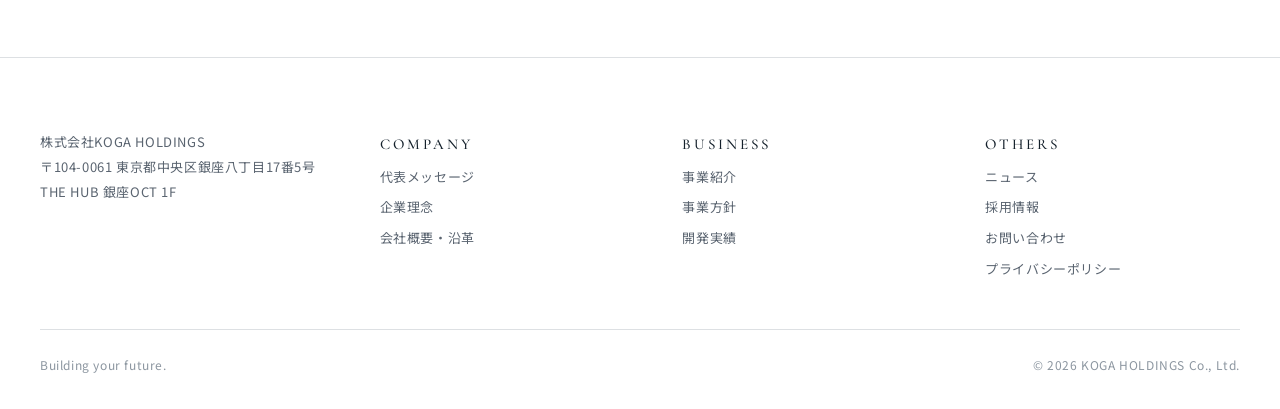
==== commit 2e6271f8: "濃紺を元の #14202B に戻す Co-Authored-By: Claude Sonnet 5.5 <noreply@anthropic.com> Claude-Session: https://" ====
--- a/index.html
+++ b/index.html
@@ -18,7 +18,7 @@
 <script src="site.js"></script>
 </head>
 <body>
-<div style="width: 100%; background: #FFFFFF; color: #1F3A5F; font-family: 'Noto Sans JP', system-ui, sans-serif; font-size: 15px; line-height: 1.9; letter-spacing: 0.04em">
+<div style="width: 100%; background: #FFFFFF; color: #14202B; font-family: 'Noto Sans JP', system-ui, sans-serif; font-size: 15px; line-height: 1.9; letter-spacing: 0.04em">
 <div class="topbar" style="background: #F5F6F7; color: #5A6470; border-bottom: 1px solid #DDE0E3; font-size: 12px">
 <div style="max-width: 1280px; margin: 0 auto; padding: 8px 40px; display: flex; flex-wrap: wrap; justify-content: space-between; gap: 8px 24px">
 <span>不動産の企画・開発・保有運営｜株式会社KOGA HOLDINGS</span>
@@ -43,11 +43,11 @@
 <a href="projects.html" style="padding: 10px 0">開発実績</a>
 <a href="news.html" style="padding: 10px 0">ニュース</a>
 <a href="recruit.html" style="padding: 10px 0">採用情報</a>
-<a href="contact.html" style="padding: 10px 24px; background: #1F3A5F; color: #FFFFFF">お問い合わせ</a>
+<a href="contact.html" style="padding: 10px 24px; background: #14202B; color: #FFFFFF">お問い合わせ</a>
 </nav>
 </div>
 </header>
-<section style="position: relative; background: #1F3A5F; min-height: 620px; display: flex; align-items: flex-end; overflow: hidden">
+<section style="position: relative; background: #14202B; min-height: 620px; display: flex; align-items: flex-end; overflow: hidden">
 <img src="images/takeshita-hero.jpg" alt="福岡竹下住宅プロジェクト 外観" style="position: absolute; inset: 0; width: 100%; height: 100%; object-fit: cover; display: block">
 <div style="position: relative; width: 100%; background: linear-gradient(to top, rgba(20,32,43,0.55), rgba(20,32,43,0))">
 <div class="hero-text" style="max-width: 1280px; margin: 0 auto; padding: 160px 40px 72px; display: flex; flex-direction: column; gap: 20px; color: #FFFFFF">
@@ -61,7 +61,7 @@
 <section style="background: #FFFFFF">
 <div style="max-width: 1280px; margin: 0 auto; padding: 64px 40px 0; display: flex; flex-wrap: wrap; justify-content: space-between; align-items: flex-start; gap: 24px 48px">
 <p style="margin: 0; flex: 999 1 560px; min-width: 0; max-width: 720px; font-size: 15px; color: #3D4752">KOGA HOLDINGSは、用地の選定から企画・開発、竣工後の保有・運営までを一貫して手がける不動産開発会社です。東京および九州の主要都市で、駅に近い鉄筋コンクリート造のレジデンスを開発し、長期保有を通じて街と資産の価値を高めていきます。</p>
-<a href="company.html" style="display: inline-flex; align-items: center; gap: 12px; min-height: 48px; padding: 0 24px; border: 1px solid #1F3A5F; font-size: 13px; letter-spacing: 0.12em">企業情報
+<a href="company.html" style="display: inline-flex; align-items: center; gap: 12px; min-height: 48px; padding: 0 24px; border: 1px solid #14202B; font-size: 13px; letter-spacing: 0.12em">企業情報
 <svg aria-hidden="true" width="16" height="16" viewBox="0 0 16 16" fill="none" stroke="currentColor" stroke-width="1.4"><path d="M2 8h11M9 4l4 4-4 4"></path></svg></a>
 </div>
 </section>
@@ -102,7 +102,7 @@
 <h2 style="margin: 0; font-family: 'Shippori Mincho', serif; font-weight: 500; font-size: clamp(26px, 3vw, 36px); letter-spacing: 0.08em">九州・沖縄での実績を、<br>東京準都心へ。</h2>
 </div>
 <p style="margin: 0; font-size: 14px; color: #3D4752">2020年の熊本を皮切りに、那覇、福岡で3棟120戸の賃貸住宅を取得・開発し、自社で保有・運営しています。竣工後も運営を続けてきたことが、当社の開発品質の裏付けです。この実績と、地元の金融機関・設計施工会社との関係を基盤に、現在は東京準都心で新築RC造レジデンスの開発を予定しています。</p>
-<a href="projects.html" style="align-self: flex-start; display: inline-flex; align-items: center; gap: 12px; min-height: 48px; padding: 0 24px; border: 1px solid #1F3A5F; font-size: 13px; letter-spacing: 0.12em">開発実績を見る
+<a href="projects.html" style="align-self: flex-start; display: inline-flex; align-items: center; gap: 12px; min-height: 48px; padding: 0 24px; border: 1px solid #14202B; font-size: 13px; letter-spacing: 0.12em">開発実績を見る
 <svg aria-hidden="true" width="16" height="16" viewBox="0 0 16 16" fill="none" stroke="currentColor" stroke-width="1.4"><path d="M2 8h11M9 4l4 4-4 4"></path></svg></a>
 </div>
 <div style="flex: 1 1 400px; min-width: 0; background: #F5F6F7; padding: 32px 24px 16px">
@@ -116,16 +116,16 @@
 <line x1="56" x2="500" y1="60.0" y2="60.0" stroke="#DDE0E3" stroke-width="1"/>
 <text x="48" y="64.0" text-anchor="end" font-size="12" fill="#5A6470">120</text>
 <rect x="90" y="153.9" width="86" height="82.1" fill="#8A96A3"/>
-<text x="133.0" y="143.9" text-anchor="middle" font-size="20" font-weight="700" fill="#1F3A5F">56<tspan font-size="13" font-weight="400">戸</tspan></text>
-<text x="133.0" y="258" text-anchor="middle" font-size="16" fill="#1F3A5F">2020年</text>
+<text x="133.0" y="143.9" text-anchor="middle" font-size="20" font-weight="700" fill="#14202B">56<tspan font-size="13" font-weight="400">戸</tspan></text>
+<text x="133.0" y="258" text-anchor="middle" font-size="16" fill="#14202B">2020年</text>
 <text x="133.0" y="276" text-anchor="middle" font-size="12" fill="#5A6470">熊本</text>
 <rect x="230" y="118.7" width="86" height="117.3" fill="#8A96A3"/>
-<text x="273.0" y="108.7" text-anchor="middle" font-size="20" font-weight="700" fill="#1F3A5F">80<tspan font-size="13" font-weight="400">戸</tspan></text>
-<text x="273.0" y="258" text-anchor="middle" font-size="16" fill="#1F3A5F">2022年</text>
+<text x="273.0" y="108.7" text-anchor="middle" font-size="20" font-weight="700" fill="#14202B">80<tspan font-size="13" font-weight="400">戸</tspan></text>
+<text x="273.0" y="258" text-anchor="middle" font-size="16" fill="#14202B">2022年</text>
 <text x="273.0" y="276" text-anchor="middle" font-size="12" fill="#5A6470">＋那覇</text>
 <rect x="370" y="60.0" width="86" height="176.0" fill="#7A5B38"/>
-<text x="413.0" y="50.0" text-anchor="middle" font-size="20" font-weight="700" fill="#1F3A5F">120<tspan font-size="13" font-weight="400">戸</tspan></text>
-<text x="413.0" y="258" text-anchor="middle" font-size="16" fill="#1F3A5F">2024年</text>
+<text x="413.0" y="50.0" text-anchor="middle" font-size="20" font-weight="700" fill="#14202B">120<tspan font-size="13" font-weight="400">戸</tspan></text>
+<text x="413.0" y="258" text-anchor="middle" font-size="16" fill="#14202B">2024年</text>
 <text x="413.0" y="276" text-anchor="middle" font-size="12" fill="#5A6470">＋福岡</text>
 <text x="56" y="30" font-size="14" fill="#5A6470" letter-spacing="1">開発・取得した住戸数の累計（戸）</text>
 </svg>
@@ -141,7 +141,7 @@
 <line x1="158" y1="304.4" x2="136" y2="332" stroke="#7A5B38" stroke-width="1"/>
 <circle cx="152.3" cy="288.5" r="11" fill="#7A5B38" opacity="0.15"/><circle cx="152.3" cy="288.5" r="5.5" fill="#7A5B38" stroke="#FFFFFF" stroke-width="1.5"/><text x="128" y="256" text-anchor="end" font-size="17" font-weight="700" fill="#7A5B38" font-family="'Noto Sans JP', system-ui, sans-serif">福岡</text><text x="128" y="238" text-anchor="end" font-size="13" fill="#5A6470" font-family="'Noto Sans JP', system-ui, sans-serif">福岡竹下住宅 40戸</text>
 <circle cx="158" cy="304.4" r="11" fill="#7A5B38" opacity="0.15"/><circle cx="158" cy="304.4" r="5.5" fill="#7A5B38" stroke="#FFFFFF" stroke-width="1.5"/><text x="134" y="344" text-anchor="end" font-size="17" font-weight="700" fill="#7A5B38" font-family="'Noto Sans JP', system-ui, sans-serif">熊本</text><text x="134" y="362" text-anchor="end" font-size="13" fill="#5A6470" font-family="'Noto Sans JP', system-ui, sans-serif">熊本春竹住宅 56戸</text>
-<circle cx="310.4" cy="245.6" r="11" fill="#1F3A5F" opacity="0.15"/><circle cx="310.4" cy="245.6" r="5.5" fill="#1F3A5F" stroke="#FFFFFF" stroke-width="1.5"/><text x="324.4" y="246.6" text-anchor="start" font-size="17" font-weight="700" fill="#7A5B38" font-family="'Noto Sans JP', system-ui, sans-serif">東京（本社）</text><text x="324.4" y="262.6" text-anchor="start" font-size="13" fill="#5A6470" font-family="'Noto Sans JP', system-ui, sans-serif">東京準都心で開発予定</text>
+<circle cx="310.4" cy="245.6" r="11" fill="#14202B" opacity="0.15"/><circle cx="310.4" cy="245.6" r="5.5" fill="#14202B" stroke="#FFFFFF" stroke-width="1.5"/><text x="324.4" y="246.6" text-anchor="start" font-size="17" font-weight="700" fill="#7A5B38" font-family="'Noto Sans JP', system-ui, sans-serif">東京（本社）</text><text x="324.4" y="262.6" text-anchor="start" font-size="13" fill="#5A6470" font-family="'Noto Sans JP', system-ui, sans-serif">東京準都心で開発予定</text>
 <g transform="translate(336,284)">
 <rect x="0" y="0" width="108" height="108" fill="none" stroke="#C9CDD1" stroke-width="1"/>
 <g transform="scale(0.72)"><path d="M112.3,70.3L104.4,74.6L101.5,79.5L94.2,81.2L87.2,88.1L80.5,89.5L80.5,95L83.4,99.8L79,100.7L74.1,106.4L73.8,110.6L75.5,114L75.2,115.8L69.4,120.6L63,120.9L62.7,115.5L63.3,111.5L69.1,101.6L69.1,90.2L74.7,88.9L76.7,87.3L85.2,79.2L86.9,75.7L82.3,72.4L82.5,68.5L83.7,66.7L90.7,68L93.6,71L95.1,71.3L99.2,69.1L100.9,65.1L108.8,57.3L112,49.5L118.2,56L116.4,64.2Z" fill="#DDE0E3" stroke="#FFFFFF" stroke-width="1.2" stroke-linejoin="round"/></g>
@@ -158,7 +158,7 @@
 <h2 style="margin: 0; font-family: 'Shippori Mincho', serif; font-weight: 500; font-size: clamp(26px, 3vw, 36px); letter-spacing: 0.08em">事業エリア</h2>
 </div>
 <p style="margin: 0; font-size: 14px; color: #3D4752">代表の出身地である九州と沖縄で開発・運営の実績を重ね、2026年に本社を東京・銀座へ移転。現在は東京準都心を主な事業エリアとしています。</p>
-<ul style="margin: 0; padding: 0; list-style: none; border-top: 1px solid #1F3A5F"><li style="display: flex; gap: 14px; align-items: flex-start; padding: 14px 0; border-bottom: 1px solid #DDE0E3"><span style="flex: none; width: 10px; height: 10px; border-radius: 50%; margin-top: 8px; background: #1F3A5F"></span><span style="min-width: 0"><b style="display: block; font-size: 15px">東京</b><span style="font-size: 13px; color: #5A6470">本社（銀座）。東京準都心で新築RC造レジデンスを開発予定</span></span></li><li style="display: flex; gap: 14px; align-items: flex-start; padding: 14px 0; border-bottom: 1px solid #DDE0E3"><span style="flex: none; width: 10px; height: 10px; border-radius: 50%; margin-top: 8px; background: #7A5B38"></span><span style="min-width: 0"><b style="display: block; font-size: 15px">福岡</b><span style="font-size: 13px; color: #5A6470">福岡竹下住宅プロジェクト（1LDK・40戸、2024年竣工）</span></span></li><li style="display: flex; gap: 14px; align-items: flex-start; padding: 14px 0; border-bottom: 1px solid #DDE0E3"><span style="flex: none; width: 10px; height: 10px; border-radius: 50%; margin-top: 8px; background: #7A5B38"></span><span style="min-width: 0"><b style="display: block; font-size: 15px">熊本</b><span style="font-size: 13px; color: #5A6470">熊本春竹住宅プロジェクト（2LDK・56戸）</span></span></li><li style="display: flex; gap: 14px; align-items: flex-start; padding: 14px 0; border-bottom: 1px solid #DDE0E3"><span style="flex: none; width: 10px; height: 10px; border-radius: 50%; margin-top: 8px; background: #7A5B38"></span><span style="min-width: 0"><b style="display: block; font-size: 15px">沖縄</b><span style="font-size: 13px; color: #5A6470">沖縄松川住宅プロジェクト（2LDK・24戸、2022年竣工）</span></span></li></ul>
+<ul style="margin: 0; padding: 0; list-style: none; border-top: 1px solid #14202B"><li style="display: flex; gap: 14px; align-items: flex-start; padding: 14px 0; border-bottom: 1px solid #DDE0E3"><span style="flex: none; width: 10px; height: 10px; border-radius: 50%; margin-top: 8px; background: #14202B"></span><span style="min-width: 0"><b style="display: block; font-size: 15px">東京</b><span style="font-size: 13px; color: #5A6470">本社（銀座）。東京準都心で新築RC造レジデンスを開発予定</span></span></li><li style="display: flex; gap: 14px; align-items: flex-start; padding: 14px 0; border-bottom: 1px solid #DDE0E3"><span style="flex: none; width: 10px; height: 10px; border-radius: 50%; margin-top: 8px; background: #7A5B38"></span><span style="min-width: 0"><b style="display: block; font-size: 15px">福岡</b><span style="font-size: 13px; color: #5A6470">福岡竹下住宅プロジェクト（1LDK・40戸、2024年竣工）</span></span></li><li style="display: flex; gap: 14px; align-items: flex-start; padding: 14px 0; border-bottom: 1px solid #DDE0E3"><span style="flex: none; width: 10px; height: 10px; border-radius: 50%; margin-top: 8px; background: #7A5B38"></span><span style="min-width: 0"><b style="display: block; font-size: 15px">熊本</b><span style="font-size: 13px; color: #5A6470">熊本春竹住宅プロジェクト（2LDK・56戸）</span></span></li><li style="display: flex; gap: 14px; align-items: flex-start; padding: 14px 0; border-bottom: 1px solid #DDE0E3"><span style="flex: none; width: 10px; height: 10px; border-radius: 50%; margin-top: 8px; background: #7A5B38"></span><span style="min-width: 0"><b style="display: block; font-size: 15px">沖縄</b><span style="font-size: 13px; color: #5A6470">沖縄松川住宅プロジェクト（2LDK・24戸、2022年竣工）</span></span></li></ul>
 </div>
 </div>
 </section>
@@ -169,7 +169,7 @@
 <p style="margin: 0 0 12px; font-family: 'Cormorant Garamond', serif; font-size: 16px; letter-spacing: 0.3em; color: #7A5B38">BUSINESS MODEL</p>
 <h2 style="margin: 0; font-family: 'Shippori Mincho', serif; font-weight: 500; font-size: clamp(26px, 3vw, 36px); letter-spacing: 0.08em">事業紹介</h2>
 </div>
-<a href="business.html" style="display: inline-flex; align-items: center; gap: 12px; min-height: 48px; padding: 0 24px; border: 1px solid #1F3A5F; font-size: 13px; letter-spacing: 0.1em">事業紹介を見る
+<a href="business.html" style="display: inline-flex; align-items: center; gap: 12px; min-height: 48px; padding: 0 24px; border: 1px solid #14202B; font-size: 13px; letter-spacing: 0.1em">事業紹介を見る
 <svg aria-hidden="true" width="16" height="16" viewBox="0 0 16 16" fill="none" stroke="currentColor" stroke-width="1.4"><path d="M2 8h11M9 4l4 4-4 4"></path></svg></a>
 </div>
 
@@ -208,7 +208,7 @@
 <p style="margin: 0 0 12px; font-family: 'Cormorant Garamond', serif; font-size: 16px; letter-spacing: 0.3em; color: #7A5B38">PROJECTS</p>
 <h2 style="margin: 0; font-family: 'Shippori Mincho', serif; font-weight: 500; font-size: clamp(26px, 3vw, 36px); letter-spacing: 0.08em">開発実績</h2>
 </div>
-<a href="projects.html" style="display: inline-flex; align-items: center; gap: 12px; min-height: 48px; padding: 0 24px; border: 1px solid #1F3A5F; font-size: 13px; letter-spacing: 0.1em">すべての実績を見る
+<a href="projects.html" style="display: inline-flex; align-items: center; gap: 12px; min-height: 48px; padding: 0 24px; border: 1px solid #14202B; font-size: 13px; letter-spacing: 0.1em">すべての実績を見る
 <svg aria-hidden="true" width="16" height="16" viewBox="0 0 16 16" fill="none" stroke="currentColor" stroke-width="1.4"><path d="M2 8h11M9 4l4 4-4 4"></path></svg></a>
 </div>
 <div style="display: grid; grid-template-columns: repeat(auto-fit, minmax(260px, 1fr)); gap: 32px 24px">
@@ -248,7 +248,7 @@
 <a href="news.html" style="display: inline-flex; align-items: center; gap: 10px; margin-top: 24px; font-size: 13px; letter-spacing: 0.1em">一覧を見る
 <svg aria-hidden="true" width="16" height="16" viewBox="0 0 16 16" fill="none" stroke="currentColor" stroke-width="1.4"><path d="M2 8h11M9 4l4 4-4 4"></path></svg></a>
 </div>
-<ul style="flex: 999 1 600px; min-width: 0; margin: 0; padding: 0; list-style: none; border-top: 1px solid #1F3A5F">
+<ul style="flex: 999 1 600px; min-width: 0; margin: 0; padding: 0; list-style: none; border-top: 1px solid #14202B">
 <li style="display: flex; flex-wrap: wrap; gap: 8px 28px; padding: 22px 0; border-bottom: 1px solid #DDE0E3; align-items: baseline">
 <span style="font-family: 'Cormorant Garamond', serif; font-size: 17px; width: 96px">2026.10</span>
 <span style="font-size: 11px; padding: 2px 10px; border: 1px solid #5A6470; color: #3D4752">お知らせ</span>
@@ -273,7 +273,7 @@
 <p style="margin: 0; font-family: 'Cormorant Garamond', serif; font-size: 15px; letter-spacing: 0.3em; color: #7A5B38">CONTACT</p>
 <p style="margin: 0; font-family: 'Shippori Mincho', serif; font-size: 22px; letter-spacing: 0.06em">土地・物件情報のご提供、協業のご相談を承ります。</p>
 </div>
-<a href="contact.html" style="display: inline-flex; align-items: center; gap: 12px; min-height: 52px; padding: 0 32px; background: #1F3A5F; color: #FFFFFF; font-size: 13px; letter-spacing: 0.12em">お問い合わせ
+<a href="contact.html" style="display: inline-flex; align-items: center; gap: 12px; min-height: 52px; padding: 0 32px; background: #14202B; color: #FFFFFF; font-size: 13px; letter-spacing: 0.12em">お問い合わせ
 <svg aria-hidden="true" width="16" height="16" viewBox="0 0 16 16" fill="none" stroke="currentColor" stroke-width="1.4"><path d="M2 8h11M9 4l4 4-4 4"></path></svg></a>
 </div>
 </section>
@@ -285,19 +285,19 @@
 </div>
 <div style="display: grid; grid-template-columns: repeat(auto-fit, minmax(120px, 1fr)); gap: 24px 48px; font-size: 13px; flex: 1 1 320px; min-width: 0">
 <div style="display: flex; flex-direction: column; gap: 6px">
-<span style="color: #1F3A5F; font-weight: 500; font-family: 'Cormorant Garamond', serif; font-size: 15px; letter-spacing: 0.2em">COMPANY</span>
+<span style="color: #14202B; font-weight: 500; font-family: 'Cormorant Garamond', serif; font-size: 15px; letter-spacing: 0.2em">COMPANY</span>
 <a href="company.html" style="color: #5A6470">代表メッセージ</a>
 <a href="company.html" style="color: #5A6470">企業理念</a>
 <a href="company.html" style="color: #5A6470">会社概要・沿革</a>
 </div>
 <div style="display: flex; flex-direction: column; gap: 6px">
-<span style="color: #1F3A5F; font-weight: 500; font-family: 'Cormorant Garamond', serif; font-size: 15px; letter-spacing: 0.2em">BUSINESS</span>
+<span style="color: #14202B; font-weight: 500; font-family: 'Cormorant Garamond', serif; font-size: 15px; letter-spacing: 0.2em">BUSINESS</span>
 <a href="business.html" style="color: #5A6470">事業紹介</a>
 <a href="business.html#strength" style="color: #5A6470">事業方針</a>
 <a href="projects.html" style="color: #5A6470">開発実績</a>
 </div>
 <div style="display: flex; flex-direction: column; gap: 6px">
-<span style="color: #1F3A5F; font-weight: 500; font-family: 'Cormorant Garamond', serif; font-size: 15px; letter-spacing: 0.2em">OTHERS</span>
+<span style="color: #14202B; font-weight: 500; font-family: 'Cormorant Garamond', serif; font-size: 15px; letter-spacing: 0.2em">OTHERS</span>
 <a href="news.html" style="color: #5A6470">ニュース</a>
 <a href="recruit.html" style="color: #5A6470">採用情報</a>
 <a href="contact.html" style="color: #5A6470">お問い合わせ</a>
--- a/style.css
+++ b/style.css
@@ -1,12 +1,12 @@
 *{box-sizing:border-box}
 html{scroll-behavior:smooth}
-body{margin:0;background:#FFFFFF;color:#1F3A5F;font-family:"Noto Sans JP",system-ui,-apple-system,sans-serif;-webkit-font-smoothing:antialiased}
-a{color:#1F3A5F;text-decoration:none}a:hover{color:#7A5B38}
+body{margin:0;background:#FFFFFF;color:#14202B;font-family:"Noto Sans JP",system-ui,-apple-system,sans-serif;-webkit-font-smoothing:antialiased}
+a{color:#14202B;text-decoration:none}a:hover{color:#7A5B38}
 img{max-width:100%}
 input,textarea,select,button{font-family:inherit}
 .site-nav a{white-space:nowrap}
 .nav-toggle{display:none;background:none;border:0;padding:12px 4px 12px 12px;margin:-8px -4px -8px 0;cursor:pointer;width:44px;height:44px;flex-direction:column;justify-content:center;gap:6px;align-items:flex-end}
-.nav-toggle span{display:block;width:26px;height:1.5px;background:#1F3A5F;transition:transform .25s,opacity .25s}
+.nav-toggle span{display:block;width:26px;height:1.5px;background:#14202B;transition:transform .25s,opacity .25s}
 .nav-toggle span:nth-child(2){width:18px}
 header.open .nav-toggle span:nth-child(1){transform:translateY(7.5px) rotate(45deg)}
 header.open .nav-toggle span:nth-child(2){opacity:0}
@@ -53,7 +53,7 @@
 .site-nav a:not(:last-child)::after{content:"";position:absolute;left:0;right:0;bottom:6px;height:1px;background:#7A5B38;transform:scaleX(0);transform-origin:left;transition:transform .35s ease}
 .site-nav a:not(:last-child):hover::after{transform:scaleX(1)}
 .site-nav a:last-child:hover{background:#7A5B38!important;color:#fff!important}
-a[href$="company.html"][style*="inline-flex"]:hover,a[style*="border: 1px solid #1F3A5F"]:hover{background:#1F3A5F;color:#fff}
+a[href$="company.html"][style*="inline-flex"]:hover,a[style*="border: 1px solid #14202B"]:hover{background:#14202B;color:#fff}
 @media (prefers-reduced-motion: reduce){
   html,html.leaving body{animation:none;transition:none}
   *{scroll-behavior:auto!important}
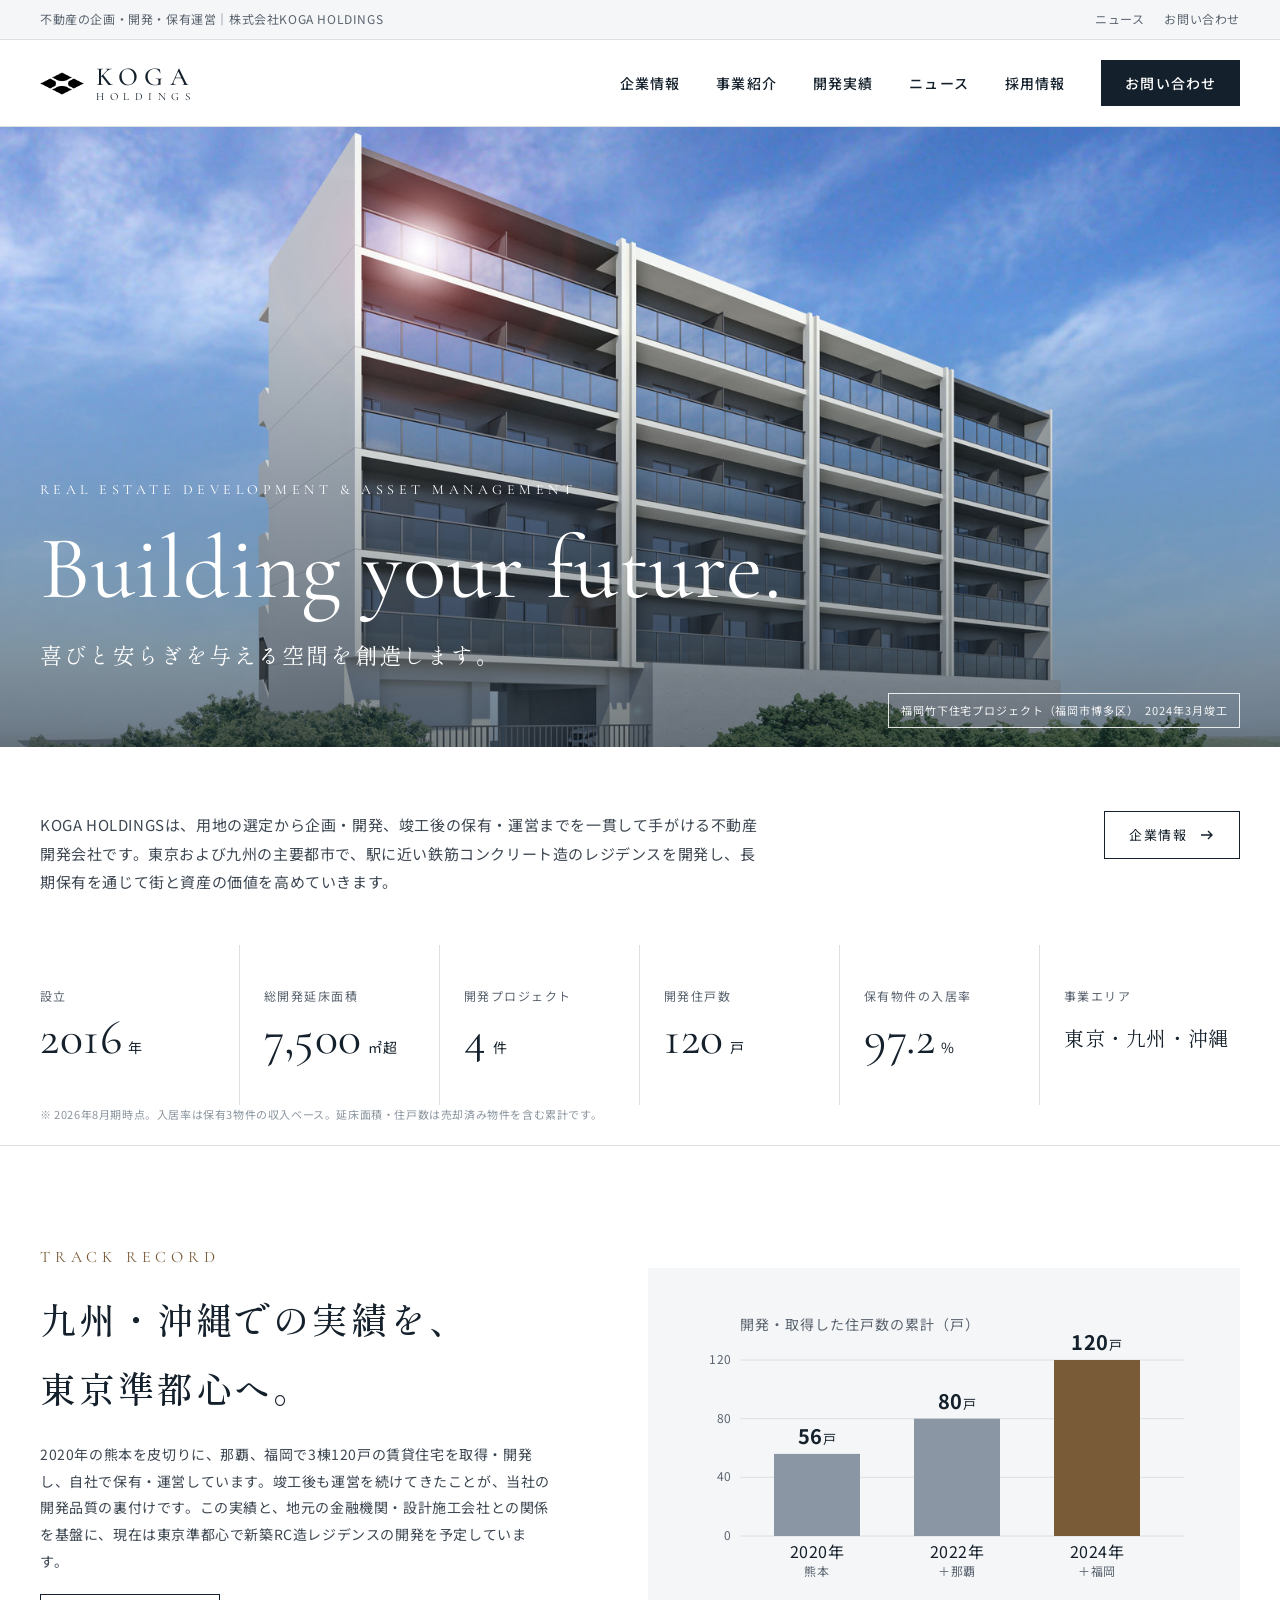
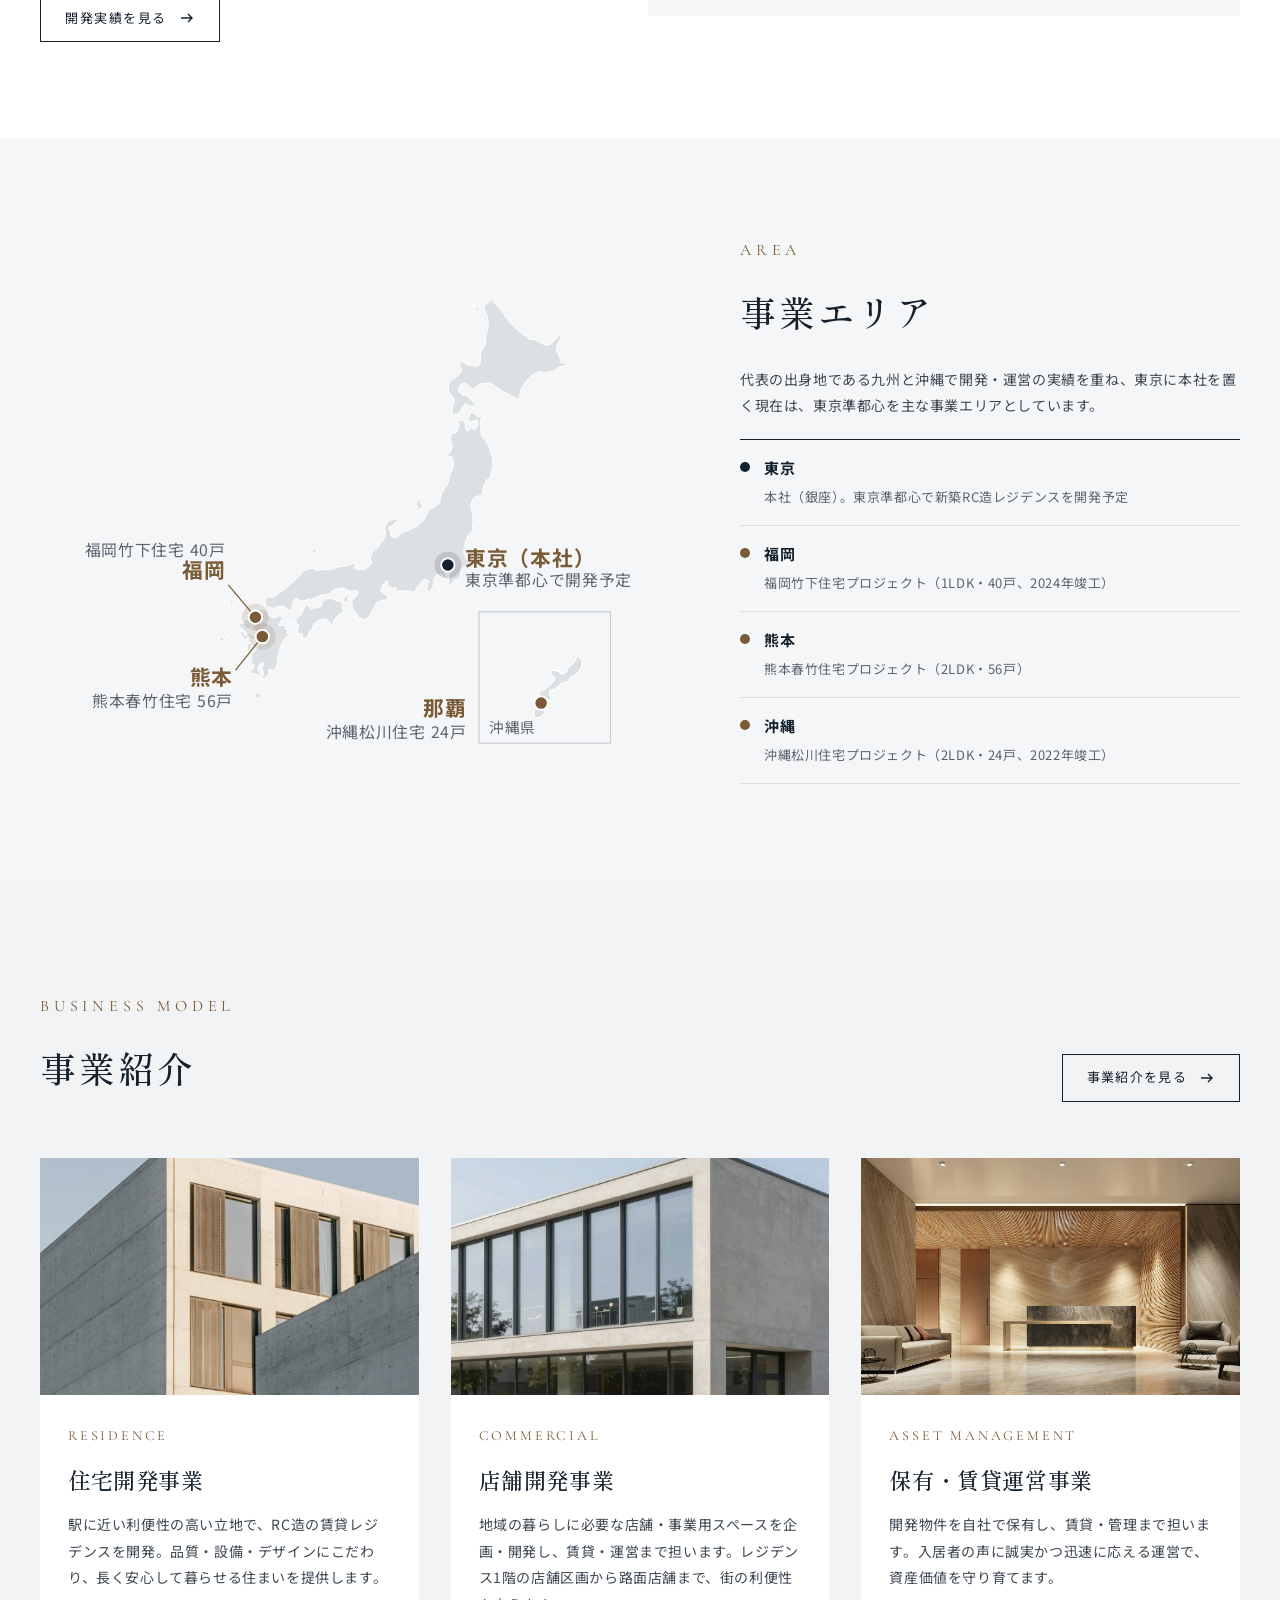
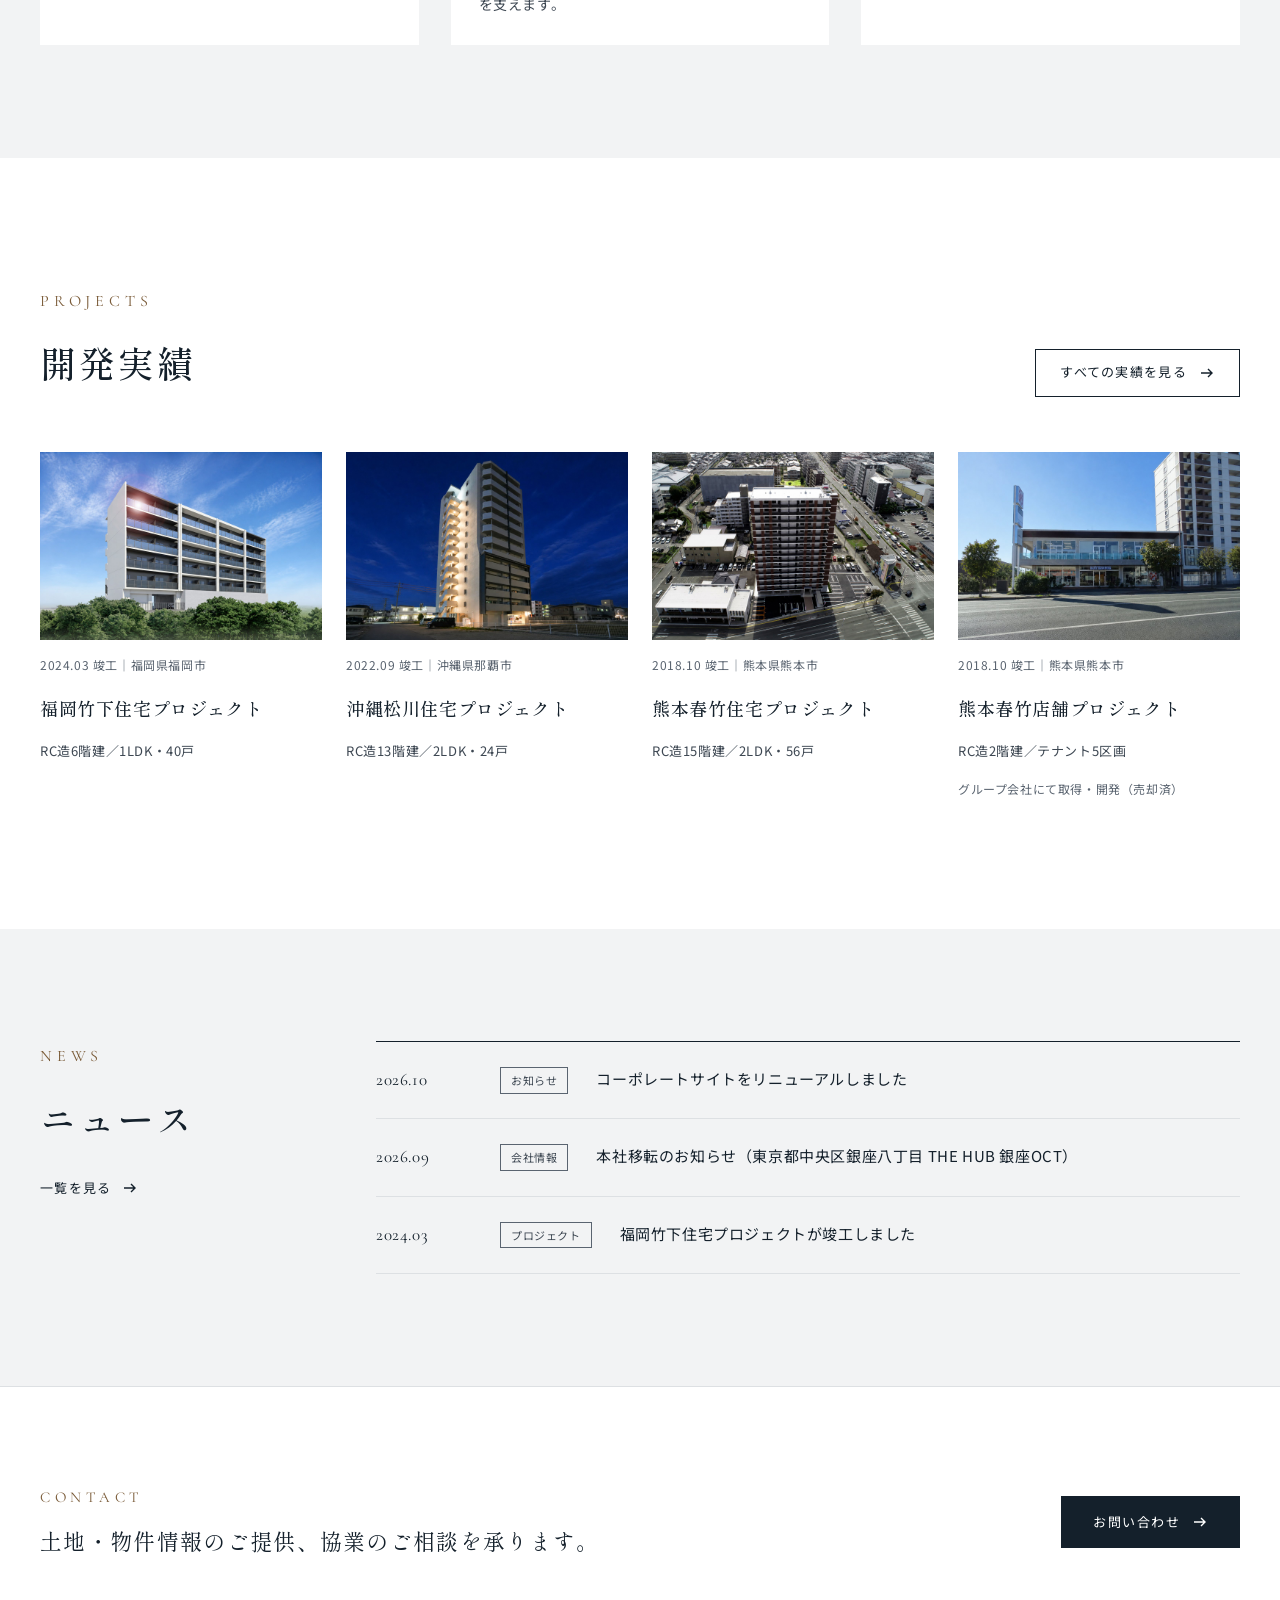
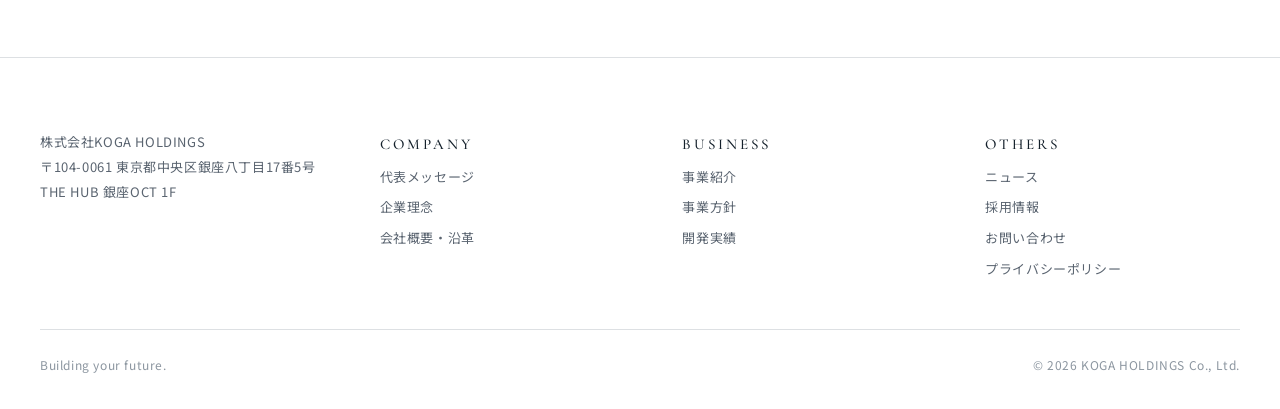
==== commit 78457138: "トップ事業エリア: 本社は東京に置く旨へ表現を修正 Co-Authored-By: Claude Sonnet 5.5 <noreply@anthropic.com> Claude-Session: " ====
--- a/index.html
+++ b/index.html
@@ -14,8 +14,8 @@
 <link rel="preconnect" href="https://fonts.googleapis.com">
 <link rel="preconnect" href="https://fonts.gstatic.com" crossorigin>
 <link href="https://fonts.googleapis.com/css2?family=Cormorant+Garamond:wght@400;500&family=Shippori+Mincho:wght@500;600&family=Noto+Sans+JP:wght@400;500;700&display=swap" rel="stylesheet">
-<link rel="stylesheet" href="style.css?v=20261024c">
-<script src="site.js"></script>
+<link rel="stylesheet" href="style.css?v=20261026a">
+<script src="site.js?v=20261026a"></script>
 </head>
 <body>
 <div style="width: 100%; background: #FFFFFF; color: #14202B; font-family: 'Noto Sans JP', system-ui, sans-serif; font-size: 15px; line-height: 1.9; letter-spacing: 0.04em">
@@ -157,7 +157,7 @@
 <p style="margin: 0 0 12px; font-family: 'Cormorant Garamond', serif; font-size: 16px; letter-spacing: 0.3em; color: #7A5B38">AREA</p>
 <h2 style="margin: 0; font-family: 'Shippori Mincho', serif; font-weight: 500; font-size: clamp(26px, 3vw, 36px); letter-spacing: 0.08em">事業エリア</h2>
 </div>
-<p style="margin: 0; font-size: 14px; color: #3D4752">代表の出身地である九州と沖縄で開発・運営の実績を重ね、2026年に本社を東京・銀座へ移転。現在は東京準都心を主な事業エリアとしています。</p>
+<p style="margin: 0; font-size: 14px; color: #3D4752">代表の出身地である九州と沖縄で開発・運営の実績を重ね、東京に本社を置く現在は、東京準都心を主な事業エリアとしています。</p>
 <ul style="margin: 0; padding: 0; list-style: none; border-top: 1px solid #14202B"><li style="display: flex; gap: 14px; align-items: flex-start; padding: 14px 0; border-bottom: 1px solid #DDE0E3"><span style="flex: none; width: 10px; height: 10px; border-radius: 50%; margin-top: 8px; background: #14202B"></span><span style="min-width: 0"><b style="display: block; font-size: 15px">東京</b><span style="font-size: 13px; color: #5A6470">本社（銀座）。東京準都心で新築RC造レジデンスを開発予定</span></span></li><li style="display: flex; gap: 14px; align-items: flex-start; padding: 14px 0; border-bottom: 1px solid #DDE0E3"><span style="flex: none; width: 10px; height: 10px; border-radius: 50%; margin-top: 8px; background: #7A5B38"></span><span style="min-width: 0"><b style="display: block; font-size: 15px">福岡</b><span style="font-size: 13px; color: #5A6470">福岡竹下住宅プロジェクト（1LDK・40戸、2024年竣工）</span></span></li><li style="display: flex; gap: 14px; align-items: flex-start; padding: 14px 0; border-bottom: 1px solid #DDE0E3"><span style="flex: none; width: 10px; height: 10px; border-radius: 50%; margin-top: 8px; background: #7A5B38"></span><span style="min-width: 0"><b style="display: block; font-size: 15px">熊本</b><span style="font-size: 13px; color: #5A6470">熊本春竹住宅プロジェクト（2LDK・56戸）</span></span></li><li style="display: flex; gap: 14px; align-items: flex-start; padding: 14px 0; border-bottom: 1px solid #DDE0E3"><span style="flex: none; width: 10px; height: 10px; border-radius: 50%; margin-top: 8px; background: #7A5B38"></span><span style="min-width: 0"><b style="display: block; font-size: 15px">沖縄</b><span style="font-size: 13px; color: #5A6470">沖縄松川住宅プロジェクト（2LDK・24戸、2022年竣工）</span></span></li></ul>
 </div>
 </div>
--- a/style.css
+++ b/style.css
@@ -42,6 +42,7 @@
 html.js .rv{opacity:0;will-change:opacity,transform;transition:opacity 1s cubic-bezier(.2,.7,.2,1),transform 1s cubic-bezier(.2,.7,.2,1)}
 html.js .rv-up{transform:translateY(28px)}
 html.js .rv.in{opacity:1;transform:none}
+html.js .hero-cap.rv{transform:none;transition:opacity .5s ease}
 html.js .hero-img{transform:scale(1.1);transition:transform 2.8s cubic-bezier(.2,.6,.2,1)}
 html.js .hero-in .hero-img{transform:scale(1)}
 html.js .img-frame img{transform:scale(1.07);opacity:0;transition:transform 1.6s cubic-bezier(.2,.6,.2,1),opacity 1.1s ease}
